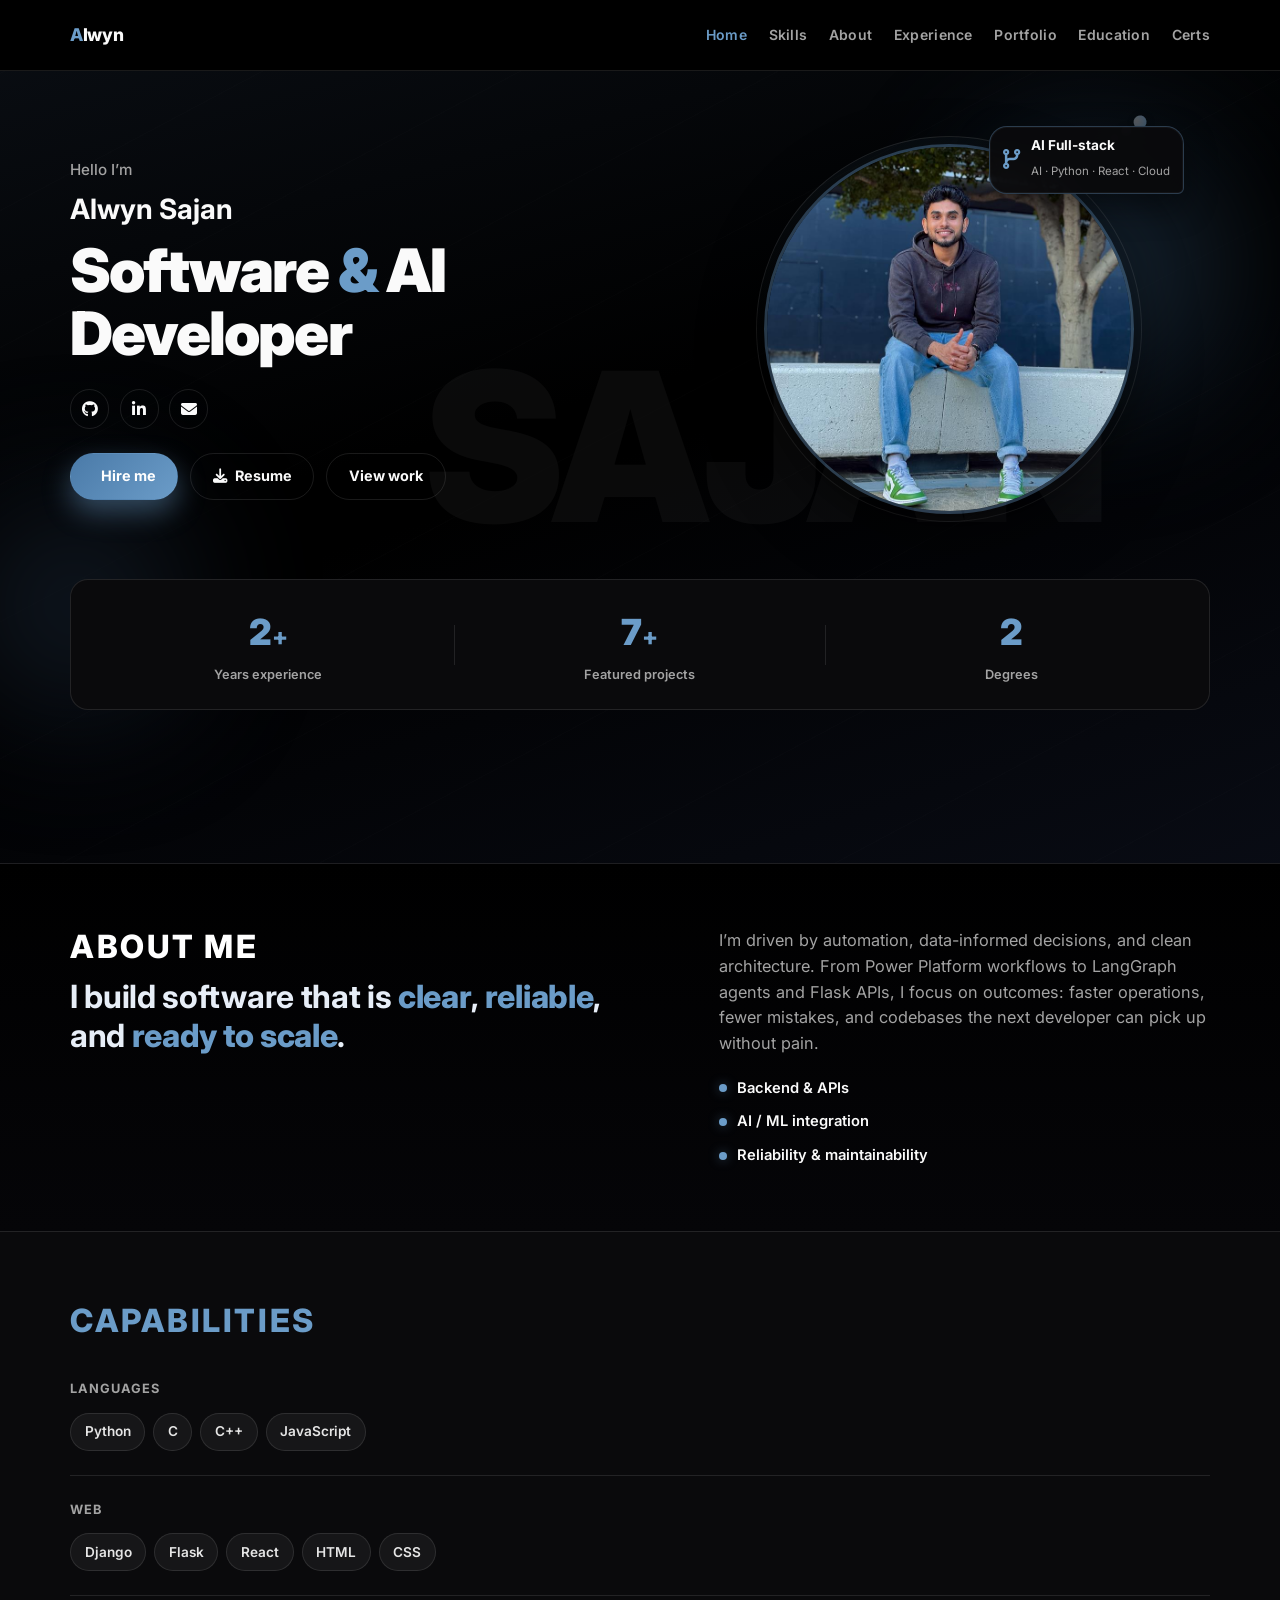
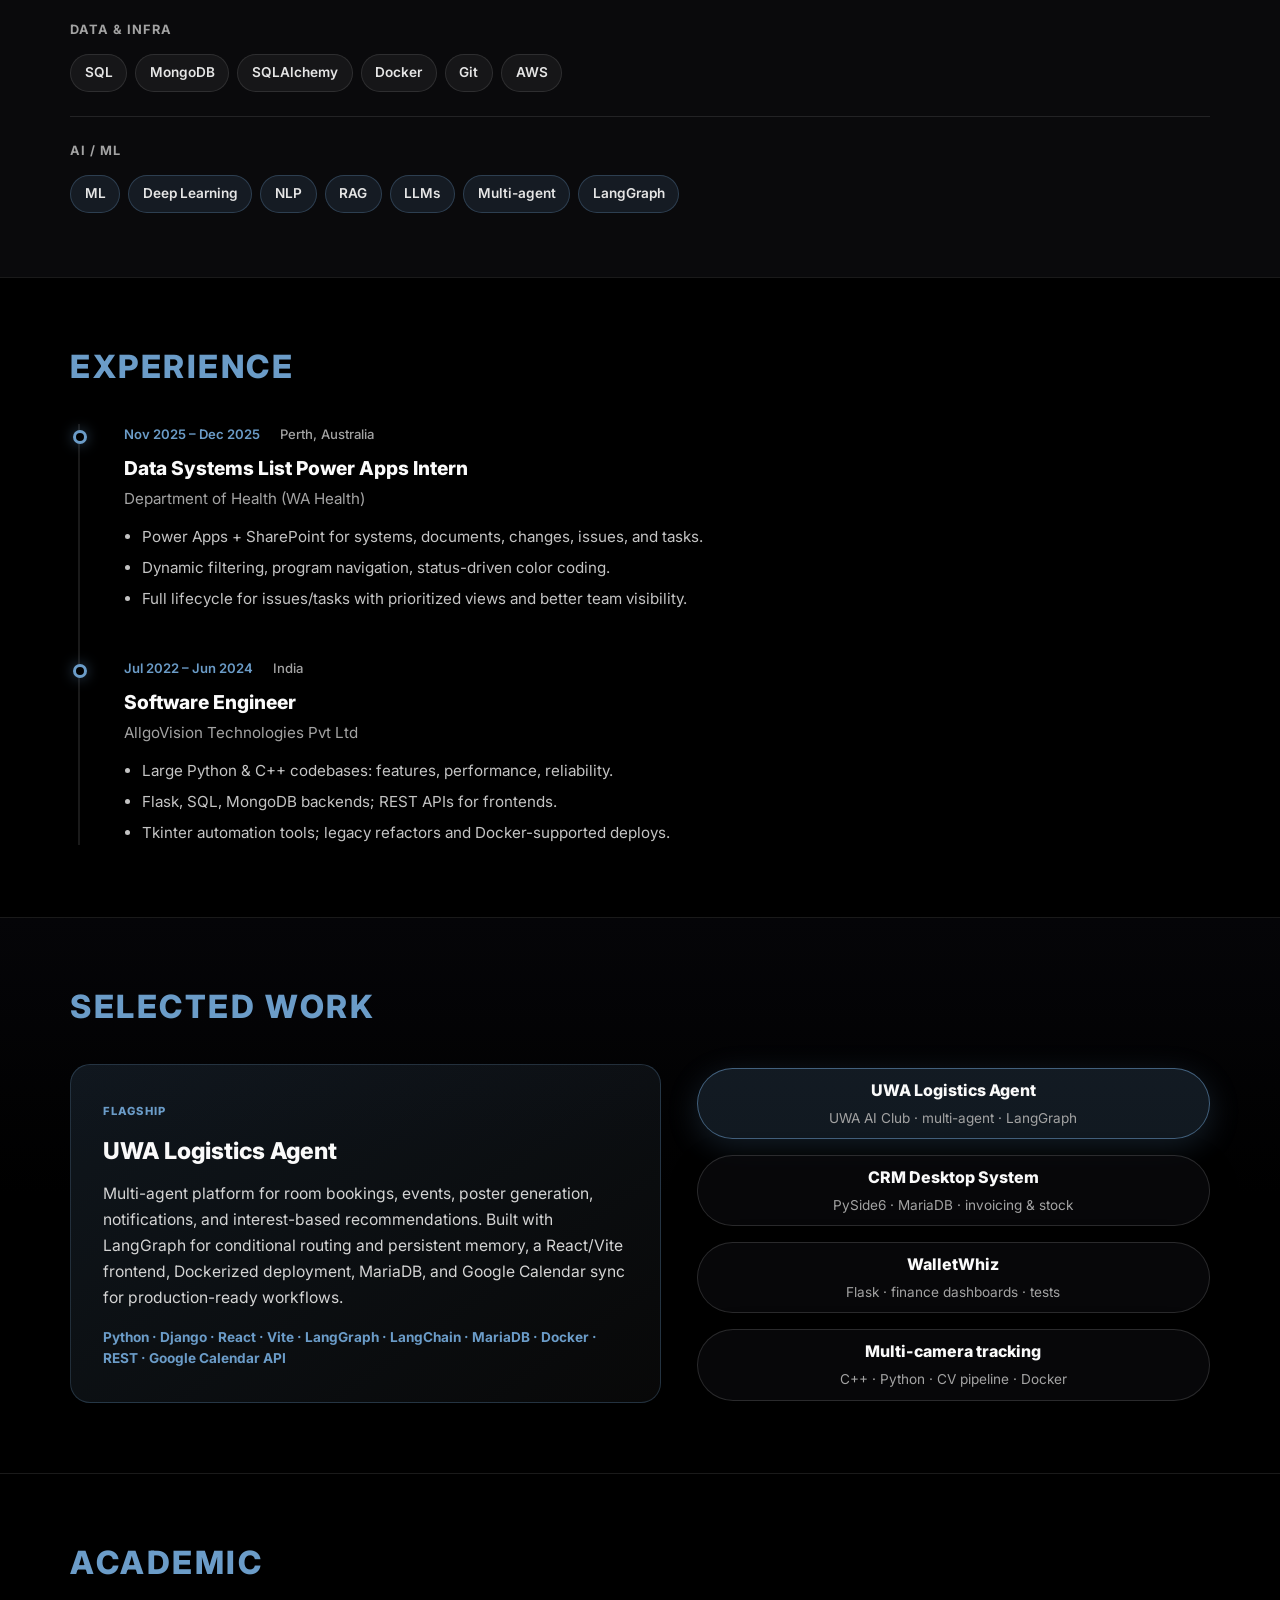
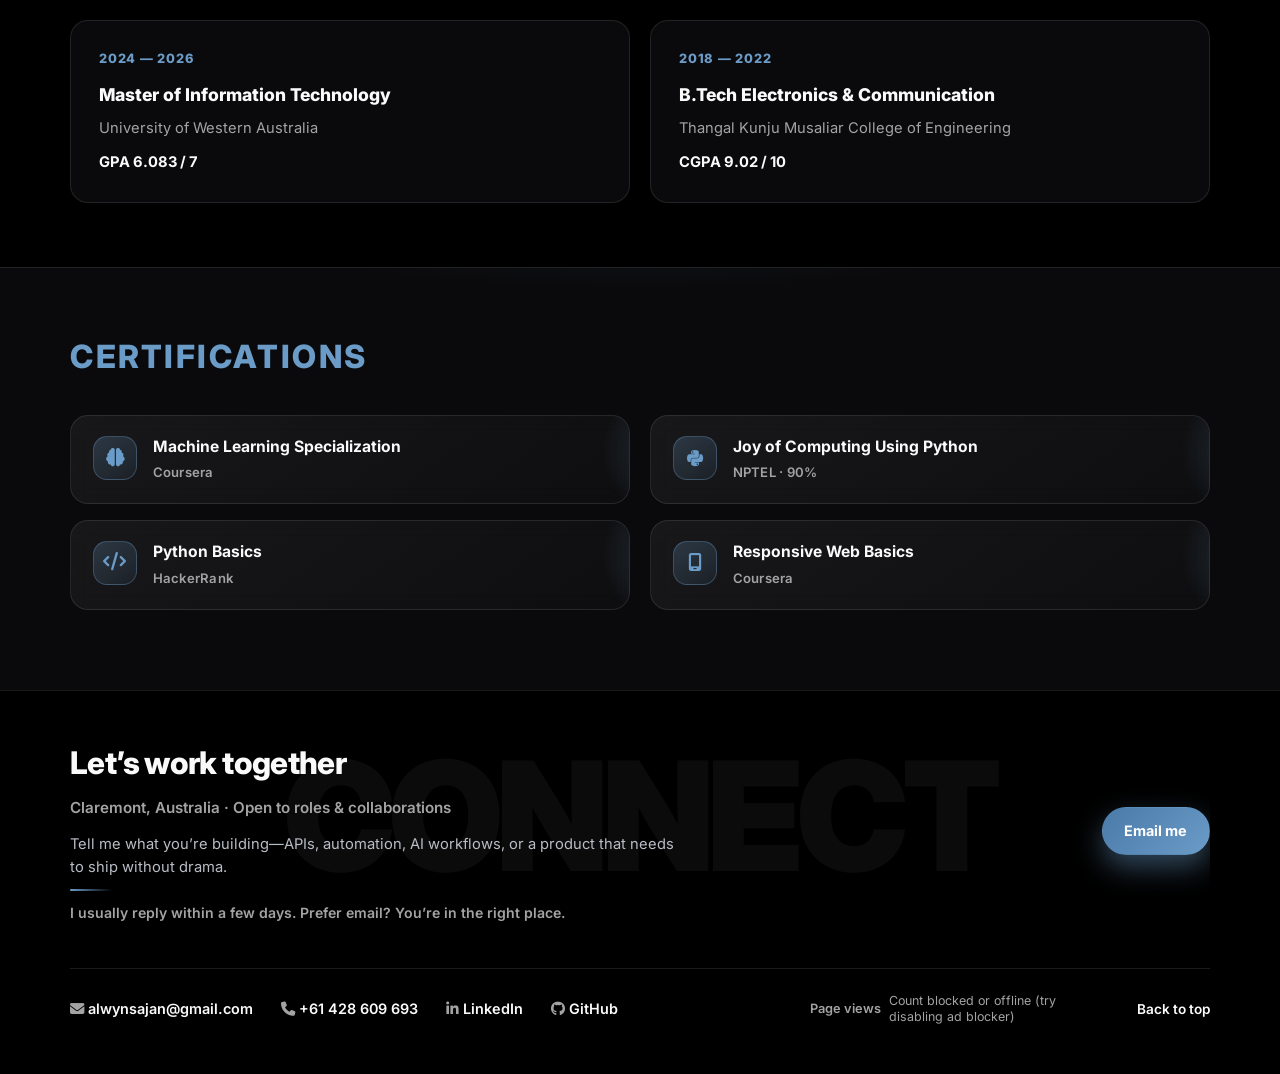
==== index.html @ cf42a1c4 "Removed about.html" ====
<!DOCTYPE html>
<html lang="en">
<head>
  <meta charset="UTF-8">
  <meta name="viewport" content="width=device-width, initial-scale=1.0">
  <title>Alwyn Sajan | Software Engineer</title>
  <meta name="description" content="Portfolio and resume of Alwyn Sajan, Software Engineer focused on Python, C++, AI systems, and full-stack development.">
  <link rel="preconnect" href="https://fonts.googleapis.com">
  <link rel="preconnect" href="https://fonts.gstatic.com" crossorigin>
  <link rel="preconnect" href="https://visitor-badge.laobi.icu" crossorigin>
  <link href="https://fonts.googleapis.com/css2?family=Inter:wght@400;500;600;700;800;900&display=swap" rel="stylesheet">
  <link rel="stylesheet" href="https://cdnjs.cloudflare.com/ajax/libs/font-awesome/6.5.2/css/all.min.css">
  <link rel="stylesheet" href="assets/css/styles.css">
  <link rel="stylesheet" href="assets/css/animation.css">
  <script src="assets/javaScript/script.js" defer></script>
</head>
<body data-visit-counter-id="alwynsajan.github.io-resume">
  <!-- One stable data-visit-counter-id = one global counter (edit to your own unique string) -->
  <div class="scroll-progress" aria-hidden="true"></div>
  <div class="page-bg" aria-hidden="true"></div>

  <header class="site-header" id="top">
    <div class="container nav-wrap">
      <a href="#top" class="logo"><span class="logo-accent">A</span>lwyn</a>
      <nav class="main-nav" aria-label="Primary">
        <a href="#top">Home</a>
        <a href="#skills">Skills</a>
        <a href="#about">About</a>
        <a href="#experience">Experience</a>
        <a href="#projects">Portfolio</a>
        <a href="#education">Education</a>
        <a href="#certifications">Certs</a>
      </nav>
      <button class="menu-toggle" aria-label="Toggle navigation" aria-expanded="false">
        <span></span><span></span><span></span>
      </button>
    </div>
  </header>

  <main>
    <section class="hero">
      <p class="hero-watermark" aria-hidden="true">SAJAN</p>
      <div class="hero-bg-orb orb-a"></div>
      <div class="hero-bg-orb orb-b"></div>

      <div class="container hero-grid">
        <div class="hero-content reveal">
          <p class="hero-greeting">Hello I’m</p>
          <p class="hero-name-line"><span class="hero-name">Alwyn Sajan</span></p>
          <h1 class="hero-role">Software <span class="role-accent">&amp;</span> AI Developer</h1>

          <div class="socials hero-socials">
            <a href="https://github.com/alwynsajan" target="_blank" rel="noopener noreferrer" aria-label="GitHub"><i class="fa-brands fa-github"></i></a>
            <a href="https://www.linkedin.com/in/alwyn-sajan-a8009a19b/" target="_blank" rel="noopener noreferrer" aria-label="LinkedIn"><i class="fa-brands fa-linkedin-in"></i></a>
            <a href="mailto:alwynsajan@gmail.com" aria-label="Email"><i class="fa-solid fa-envelope"></i></a>
          </div>

          <div class="hero-actions">
            <a class="btn btn-primary" href="#contact"><i class="fa-solid fa-arrow-up-right"></i> Hire me</a>
            <a class="btn btn-outline" href="assets/resume/Alwyn_CV_2026.pdf" target="_blank" rel="noopener noreferrer"><i class="fa-solid fa-download"></i> Resume</a>
            <a class="btn btn-outline" href="#projects">View work</a>
          </div>
        </div>

        <div class="hero-visual reveal reveal-delay">
          <div class="hero-photo-ring"></div>
          <div class="hero-photo-inner">
            <img src="assets/images/alwyn1.jpg" alt="Portrait of Alwyn Sajan" class="hero-image parallax-image">
          </div>
          <div class="hero-thought-bubble hero-stat reveal">
            <div class="thought-float">
              <div class="thought-trail" aria-hidden="true">
                <span class="thought-dot thought-dot--sm"></span>
                <span class="thought-dot thought-dot--md"></span>
                <span class="thought-dot thought-dot--lg"></span>
              </div>
              <div class="hero-floating-stat thought-bubble-body">
                <i class="fa-solid fa-code-branch"></i>
                <div>
                  <strong>AI Full-stack</strong>
                  <span>AI · Python · React · Cloud</span>
                </div>
              </div>
            </div>
          </div>
        </div>
      </div>

      <div class="container">
        <div class="stats-bar reveal">
          <div class="stat"><span class="stat-num" data-target="2">0</span><span class="stat-suffix">+</span><span class="stat-label">Years experience</span></div>
          <div class="stat-divider"></div>
          <div class="stat"><span class="stat-num" data-target="7">0</span><span class="stat-suffix">+</span><span class="stat-label">Featured projects</span></div>
          <div class="stat-divider"></div>
          <div class="stat"><span class="stat-num" data-target="2">0</span><span class="stat-label">Degrees</span></div>
        </div>
      </div>
    </section>

    <!-- Profile: editorial split, not a card -->
    <section id="about" class="section section-about">
      <div class="container about-split">
        <div class="about-label reveal">
          <h2 class="about-heading">About Me</h2>
          <p class="about-editorial">I build software that is <span class="about-highlight">clear</span>, <span class="about-highlight">reliable</span>, and <span class="about-highlight">ready to scale</span>.</p>
        </div>
        <div class="about-body reveal">
          <p>
            I’m driven by automation, data-informed decisions, and clean architecture. From Power Platform workflows to LangGraph agents and Flask APIs, I focus on outcomes: faster operations, fewer mistakes, and codebases the next developer can pick up without pain.
          </p>
          <ul class="about-pillars">
            <li><span class="pillar-dot"></span> Backend &amp; APIs</li>
            <li><span class="pillar-dot"></span> AI / ML integration</li>
            <li><span class="pillar-dot"></span> Reliability &amp; maintainability</li>
          </ul>
        </div>
      </div>
    </section>

    <!-- Skills: tag / strip layout -->
    <section id="skills" class="section section-skills">
      <div class="container">
        <header class="skills-header reveal">
          <h2 class="skills-title">Capabilities</h2>
        </header>
        <div class="skill-groups reveal">
          <div class="skill-group">
            <h3 class="skill-group-title">Languages</h3>
            <div class="skill-tags">
              <span>Python</span><span>C</span><span>C++</span><span>JavaScript</span>
            </div>
          </div>
          <div class="skill-group">
            <h3 class="skill-group-title">Web</h3>
            <div class="skill-tags">
              <span>Django</span><span>Flask</span><span>React</span><span>HTML</span><span>CSS</span>
            </div>
          </div>
          <div class="skill-group">
            <h3 class="skill-group-title">Data &amp; Infra</h3>
            <div class="skill-tags">
              <span>SQL</span><span>MongoDB</span><span>SQLAlchemy</span><span>Docker</span><span>Git</span><span>AWS</span>
            </div>
          </div>
          <div class="skill-group skill-group-wide">
            <h3 class="skill-group-title">AI / ML</h3>
            <div class="skill-tags">
              <span>ML</span><span>Deep Learning</span><span>NLP</span><span>RAG</span><span>LLMs</span><span>Multi-agent</span><span>LangGraph</span>
            </div>
          </div>
        </div>
      </div>
    </section>

    <!-- Experience: vertical timeline with rail -->
    <section id="experience" class="section section-experience">
      <div class="container">
        <header class="exp-header reveal">
          <h2>Experience</h2>
        </header>
        <div class="timeline-rail reveal">
          <article class="timeline-node">
            <div class="node-marker"></div>
            <div class="node-content">
              <div class="node-meta">
                <time>Nov 2025 – Dec 2025</time>
                <span class="node-location">Perth, Australia</span>
              </div>
              <h3>Data Systems List Power Apps Intern</h3>
              <p class="node-org">Department of Health (WA Health)</p>
              <ul>
                <li>Power Apps + SharePoint for systems, documents, changes, issues, and tasks.</li>
                <li>Dynamic filtering, program navigation, status-driven color coding.</li>
                <li>Full lifecycle for issues/tasks with prioritized views and better team visibility.</li>
              </ul>
            </div>
          </article>
          <article class="timeline-node">
            <div class="node-marker"></div>
            <div class="node-content">
              <div class="node-meta">
                <time>Jul 2022 – Jun 2024</time>
                <span class="node-location">India</span>
              </div>
              <h3>Software Engineer</h3>
              <p class="node-org">AllgoVision Technologies Pvt Ltd</p>
              <ul>
                <li>Large Python &amp; C++ codebases: features, performance, reliability.</li>
                <li>Flask, SQL, MongoDB backends; REST APIs for frontends.</li>
                <li>Tkinter automation tools; legacy refactors and Docker-supported deploys.</li>
              </ul>
            </div>
          </article>
        </div>
      </div>
    </section>

    <!-- Projects: asymmetric feature + list -->
    <section id="projects" class="section section-projects">
      <div class="container">
        <header class="proj-header reveal">
          <h2>Selected Work</h2>
        </header>
        <div class="projects-layout reveal">
          <article class="project-feature" id="project-detail" aria-live="polite" aria-atomic="true">
            <div class="project-detail-inner" id="project-detail-inner">
              <span class="project-badge" id="project-badge">Flagship</span>
              <h3 id="project-title">UWA Logistics Agent</h3>
              <p id="project-desc">Multi-agent platform for room bookings, events, poster generation, notifications, and interest-based recommendations. Built with LangGraph for conditional routing and persistent memory, a React/Vite frontend, Dockerized deployment, MariaDB, and Google Calendar sync for production-ready workflows.</p>
              <p class="project-tech" id="project-tech">Python · Django · React · Vite · LangGraph · LangChain · MariaDB · Docker · REST · Google Calendar API</p>
            </div>
          </article>
          <div class="project-bubbles" role="list">
            <div class="project-bubble-wrap" role="listitem">
              <button type="button" class="project-picker is-active" data-project="logistics" aria-pressed="true">
                <span class="picker-title">UWA Logistics Agent</span>
                <span class="picker-preview">UWA AI Club · multi-agent · LangGraph</span>
              </button>
            </div>
            <div class="project-bubble-wrap" role="listitem">
              <button type="button" class="project-picker" data-project="crm" aria-pressed="false">
                <span class="picker-title">CRM Desktop System</span>
                <span class="picker-preview">PySide6 · MariaDB · invoicing &amp; stock</span>
              </button>
            </div>
            <div class="project-bubble-wrap" role="listitem">
              <button type="button" class="project-picker" data-project="wallet" aria-pressed="false">
                <span class="picker-title">WalletWhiz</span>
                <span class="picker-preview">Flask · finance dashboards · tests</span>
              </button>
            </div>
            <div class="project-bubble-wrap" role="listitem">
              <button type="button" class="project-picker" data-project="cameras" aria-pressed="false">
                <span class="picker-title">Multi-camera tracking</span>
                <span class="picker-preview">C++ · Python · CV pipeline · Docker</span>
              </button>
            </div>
          </div>
        </div>
      </div>
    </section>

    <!-- Education: year-led columns -->
    <section id="education" class="section section-education">
      <div class="container">
        <header class="edu-header reveal">
          <h2>Academic</h2>
        </header>
        <div class="edu-grid reveal">
          <article class="edu-card">
            <span class="edu-year">2024 — 2026</span>
            <h3>Master of Information Technology</h3>
            <p>University of Western Australia</p>
            <p class="edu-detail">GPA 6.083 / 7</p>
          </article>
          <article class="edu-card">
            <span class="edu-year">2018 — 2022</span>
            <h3>B.Tech Electronics &amp; Communication</h3>
            <p>Thangal Kunju Musaliar College of Engineering</p>
            <p class="edu-detail">CGPA 9.02 / 10</p>
          </article>
        </div>
      </div>
    </section>

    <!-- Certifications -->
    <section id="certifications" class="section section-certs">
      <div class="container">
        <header class="certs-header reveal">
          <h2>Certifications</h2>
        </header>
        <div class="cert-grid reveal">
          <article class="cert-card">
            <div class="cert-card-glow" aria-hidden="true"></div>
            <div class="cert-card-icon" aria-hidden="true"><i class="fa-solid fa-brain"></i></div>
            <div class="cert-card-body">
              <h3 class="cert-card-title">Machine Learning Specialization</h3>
              <p class="cert-card-issuer">Coursera</p>
            </div>
          </article>
          <article class="cert-card">
            <div class="cert-card-glow" aria-hidden="true"></div>
            <div class="cert-card-icon" aria-hidden="true"><i class="fa-brands fa-python"></i></div>
            <div class="cert-card-body">
              <h3 class="cert-card-title">Joy of Computing Using Python</h3>
              <p class="cert-card-issuer">NPTEL · 90%</p>
            </div>
          </article>
          <article class="cert-card">
            <div class="cert-card-glow" aria-hidden="true"></div>
            <div class="cert-card-icon" aria-hidden="true"><i class="fa-solid fa-code"></i></div>
            <div class="cert-card-body">
              <h3 class="cert-card-title">Python Basics</h3>
              <p class="cert-card-issuer">HackerRank</p>
            </div>
          </article>
          <article class="cert-card">
            <div class="cert-card-glow" aria-hidden="true"></div>
            <div class="cert-card-icon" aria-hidden="true"><i class="fa-solid fa-mobile-screen"></i></div>
            <div class="cert-card-body">
              <h3 class="cert-card-title">Responsive Web Basics</h3>
              <p class="cert-card-issuer">Coursera</p>
            </div>
          </article>
        </div>
      </div>
    </section>
  </main>

  <footer id="contact" class="site-footer">
    <div class="container footer-cta reveal">
      <p class="footer-watermark" aria-hidden="true">CONNECT</p>
      <div class="footer-cta-copy">
        <h2>Let’s work together</h2>
        <p class="footer-lead">Claremont, Australia · Open to roles &amp; collaborations</p>
        <p class="footer-note">Tell me what you’re building—APIs, automation, AI workflows, or a product that needs to ship without drama.</p>
        <p class="footer-note footer-note-accent">I usually reply within a few days. Prefer email? You’re in the right place.</p>
      </div>
      <a class="btn btn-primary footer-cta-btn" href="mailto:alwynsajan@gmail.com">Email me</a>
    </div>
    <div class="container footer-links">
      <ul>
        <li><i class="fa-solid fa-envelope"></i> <a href="mailto:alwynsajan@gmail.com">alwynsajan@gmail.com</a></li>
        <li><i class="fa-solid fa-phone"></i> <a href="tel:+61428609693">+61 428 609 693</a></li>
        <li><i class="fa-brands fa-linkedin-in"></i> <a href="https://www.linkedin.com/in/alwyn-sajan-a8009a19b/" target="_blank" rel="noopener noreferrer">LinkedIn</a></li>
        <li><i class="fa-brands fa-github"></i> <a href="https://github.com/alwynsajan" target="_blank" rel="noopener noreferrer">GitHub</a></li>
      </ul>
      <div class="footer-links-end">
        <div class="visit-counter" id="visit-counter" aria-live="polite">
          <span class="visit-counter-label">Page views</span>
        </div>
        <a href="#top" class="back-top">Back to top</a>
      </div>
    </div>
  </footer>
</body>
</html>
---- assets/css/styles.css ----
/* Denim blue from reference photo (light blue jeans) */
:root {
  --bg: #000000;
  --bg-elevated: #0a0a0c;
  --text: #fafafa;
  --muted: #a3a3a3;
  --line: rgba(255, 255, 255, 0.1);
  --denim: #6b9cc8;
  --denim-deep: #4a7aa8;
  --denim-glow: rgba(107, 156, 200, 0.45);
  --denim-subtle: rgba(107, 156, 200, 0.15);
  --max-width: 1140px;
}

* {
  box-sizing: border-box;
}

html {
  scroll-behavior: smooth;
}

body {
  margin: 0;
  font-family: "Inter", system-ui, sans-serif;
  color: var(--text);
  background: var(--bg);
  line-height: 1.58;
}

.page-bg {
  position: fixed;
  inset: 0;
  z-index: -1;
  background:
    linear-gradient(165deg, rgba(20, 28, 40, 0.5) 0%, transparent 45%),
    linear-gradient(-18deg, rgba(15, 20, 35, 0.6) 0%, transparent 50%),
    var(--bg);
  pointer-events: none;
}

.page-bg::after {
  content: "";
  position: absolute;
  inset: 0;
  background: repeating-linear-gradient(
    -28deg,
    transparent,
    transparent 120px,
    rgba(255, 255, 255, 0.02) 120px,
    rgba(255, 255, 255, 0.02) 121px
  );
  opacity: 0.5;
}

.container {
  width: min(var(--max-width), 92%);
  margin: 0 auto;
}

.scroll-progress {
  position: fixed;
  top: 0;
  left: 0;
  height: 3px;
  width: 0;
  z-index: 100;
  background: linear-gradient(90deg, var(--denim-deep), var(--denim));
}

/* ---------- Nav (reference 1: logo | links | CTA) ---------- */
.site-header {
  position: sticky;
  top: 0;
  z-index: 80;
  background: #000000;
  border-bottom: 1px solid var(--line);
}

.nav-wrap {
  min-height: 70px;
  display: flex;
  flex-wrap: wrap;
  align-items: center;
  gap: 0.75rem 1rem;
}

.logo {
  color: var(--text);
  text-decoration: none;
  font-weight: 800;
  font-size: 1.1rem;
  letter-spacing: -0.02em;
  white-space: nowrap;
  flex: 0 0 auto;
}

.logo-accent {
  color: var(--denim);
}

.main-nav {
  display: flex;
  justify-content: flex-end;
  flex-wrap: wrap;
  gap: 0.5rem 1.35rem;
  margin-left: auto;
}

.main-nav a {
  color: var(--muted);
  text-decoration: none;
  font-weight: 600;
  font-size: 0.875rem;
  letter-spacing: 0.02em;
  transition: color 0.2s ease;
}

.main-nav a:hover,
.main-nav a.active {
  color: var(--denim);
}

.menu-toggle {
  display: none;
  margin-left: auto;
  flex: 0 0 auto;
  background: transparent;
  border: 1px solid var(--line);
  border-radius: 10px;
  width: 44px;
  height: 44px;
  padding: 10px;
  cursor: pointer;
}

.menu-toggle span {
  display: block;
  width: 100%;
  height: 2px;
  margin: 4px 0;
  background: var(--text);
}

/* ---------- Hero (blend ref 1 + ref 2) ---------- */
.hero {
  position: relative;
  overflow: hidden;
  padding: 3rem 0 2.5rem;
  min-height: min(88vh, 920px);
}

.hero-watermark {
  position: absolute;
  left: 50%;
  top: 8%;
  transform: translateX(-32%);
  font-size: clamp(4.5rem, 18vw, 13rem);
  font-weight: 900;
  letter-spacing: -0.04em;
  color: rgba(255, 255, 255, 0.04);
  pointer-events: none;
  user-select: none;
  line-height: 1;
  z-index: 0;
}

.hero-grid {
  position: relative;
  z-index: 1;
  display: grid;
  grid-template-columns: 1.05fr 0.95fr;
  align-items: center;
  gap: 2rem 2.5rem;
}

.hero-greeting {
  margin: 0;
  font-size: 0.95rem;
  color: var(--muted);
  font-weight: 500;
}

.hero-name-line {
  margin: 0.35rem 0 0;
}

.hero-name {
  font-size: clamp(1.35rem, 2.8vw, 1.75rem);
  font-weight: 700;
  color: var(--text);
}

.hero-role {
  margin: 0.5rem 0 0;
  font-size: clamp(2.1rem, 5.5vw, 3.75rem);
  font-weight: 900;
  line-height: 1.05;
  letter-spacing: -0.03em;
  max-width: 12ch;
}

.role-accent {
  color: var(--denim);
}

.hero-socials {
  margin-top: 1.5rem;
}

.socials {
  display: flex;
  gap: 0.65rem;
}

.socials a {
  width: 2.45rem;
  height: 2.45rem;
  border-radius: 50%;
  border: 1px solid var(--line);
  color: var(--text);
  display: inline-flex;
  align-items: center;
  justify-content: center;
  text-decoration: none;
  transition: border-color 0.2s ease, color 0.2s ease, transform 0.2s ease;
}

.socials a:hover {
  border-color: var(--denim);
  color: var(--denim);
  transform: translateY(-2px);
}

.hero-actions {
  margin-top: 1.5rem;
  display: flex;
  flex-wrap: wrap;
  gap: 0.75rem;
}

.btn {
  display: inline-flex;
  align-items: center;
  gap: 0.5rem;
  text-decoration: none;
  font-weight: 700;
  font-size: 0.9rem;
  padding: 0.72rem 1.35rem;
  border-radius: 999px;
  border: 1px solid transparent;
  transition: transform 0.2s ease, box-shadow 0.25s ease;
}

.btn:hover {
  transform: translateY(-2px);
}

.btn-primary {
  background: linear-gradient(135deg, var(--denim-deep), var(--denim));
  color: #fff;
  box-shadow: 0 12px 28px var(--denim-glow);
}

.btn-primary i {
  font-size: 0.75em;
  opacity: 0.9;
}

.btn-outline {
  background: transparent;
  color: var(--text);
  border-color: var(--line);
}

.btn-outline:hover {
  border-color: var(--denim);
  color: var(--denim);
}

.hero-visual {
  position: relative;
  justify-self: center;
  width: min(100%, 420px);
  aspect-ratio: 1;
}

.hero-photo-ring {
  position: absolute;
  inset: 4%;
  border-radius: 50%;
  background: radial-gradient(circle at 40% 35%, var(--denim-subtle), transparent 55%);
  border: 1px solid var(--line);
  z-index: 0;
}

.hero-photo-inner {
  position: relative;
  z-index: 1;
  width: 88%;
  height: 88%;
  margin: 6% auto;
  border-radius: 50%;
  overflow: hidden;
  border: 3px solid rgba(107, 156, 200, 0.35);
  box-shadow: 0 24px 60px rgba(0, 0, 0, 0.55);
}

.hero-image {
  width: 100%;
  height: 100%;
  object-fit: cover;
  /* Anchor higher so face & torso stay in frame (less leg crop when sitting) */
  object-position: center 4%;
  display: block;
}

/* Thought bubble — top-right of photo, clear of face */
.hero-thought-bubble {
  position: absolute;
  top: -2%;
  right: -6%;
  z-index: 4;
  max-width: min(210px, 52vw);
  pointer-events: none;
}

.thought-float {
  display: flex;
  flex-direction: column;
  align-items: flex-end;
}

.thought-trail {
  display: flex;
  align-items: center;
  justify-content: flex-end;
  gap: 5px;
  margin-bottom: 2px;
  margin-right: 18%;
  transform: rotate(-32deg);
  transform-origin: bottom right;
}

.thought-dot {
  flex-shrink: 0;
  border-radius: 50%;
  background: radial-gradient(circle at 30% 30%, rgba(255, 255, 255, 0.35), rgba(107, 156, 200, 0.55));
  box-shadow: 0 2px 8px rgba(0, 0, 0, 0.35);
}

.thought-dot--sm {
  width: 7px;
  height: 7px;
  opacity: 0.65;
}

.thought-dot--md {
  width: 10px;
  height: 10px;
  opacity: 0.8;
}

.thought-dot--lg {
  width: 13px;
  height: 13px;
  opacity: 0.95;
}

.thought-bubble-body.hero-floating-stat,
.hero-floating-stat.thought-bubble-body {
  position: relative;
  pointer-events: auto;
  display: flex;
  align-items: center;
  gap: 0.65rem;
  padding: 0.55rem 0.8rem 0.65rem !important;
  background: rgba(10, 10, 12, 0.94);
  border: 1px solid rgba(107, 156, 200, 0.35);
  border-radius: 18px 18px 6px 18px;
  backdrop-filter: blur(12px);
  box-shadow: 0 12px 32px rgba(0, 0, 0, 0.45), 0 0 0 1px rgba(255, 255, 255, 0.04) inset;
}

.hero-floating-stat i {
  color: var(--denim);
  font-size: 1.25rem;
}

.hero-floating-stat strong {
  display: block;
  font-size: 0.85rem;
}

.hero-floating-stat span {
  font-size: 0.72rem;
  color: var(--muted);
}

.hero-bg-orb {
  position: absolute;
  border-radius: 50%;
  filter: blur(80px);
  opacity: 0.35;
  pointer-events: none;
  z-index: 0;
}

.orb-a {
  width: 240px;
  height: 240px;
  background: var(--denim-deep);
  top: 10%;
  right: 5%;
}

.orb-b {
  width: 200px;
  height: 200px;
  background: #3d5a80;
  bottom: 20%;
  left: -2%;
}

/* Stats bar (ref 1) */
.stats-bar {
  position: relative;
  z-index: 1;
  margin-top: 2.5rem;
  display: grid;
  grid-template-columns: 1fr auto 1fr auto 1fr;
  align-items: center;
  gap: 0.5rem 1rem;
  padding: 1.25rem 1.75rem;
  background: var(--bg-elevated);
  border: 1px solid var(--line);
  border-radius: 18px;
}

.stat {
  text-align: center;
  padding: 0.25rem;
}

.stat-num {
  font-size: clamp(1.75rem, 4vw, 2.25rem);
  font-weight: 900;
  color: var(--denim);
}

.stat-suffix {
  font-size: 1.5rem;
  font-weight: 800;
  color: var(--denim);
}

.stat-label {
  display: block;
  margin-top: 0.25rem;
  font-size: 0.8rem;
  color: var(--muted);
  font-weight: 600;
}

.stat-divider {
  width: 1px;
  height: 40px;
  background: var(--line);
}

/* ---------- Section shared tokens ---------- */
.section-eyebrow {
  display: block;
  font-size: 0.75rem;
  font-weight: 700;
  letter-spacing: 0.12em;
  text-transform: uppercase;
  color: var(--denim);
  margin-bottom: 0.65rem;
}

.section {
  padding: 4rem 0;
}

/* About: editorial split */
.section-about {
  border-top: 1px solid var(--line);
  background: linear-gradient(180deg, var(--bg) 0%, #050508 100%);
}

.about-split {
  display: grid;
  grid-template-columns: 1.1fr 0.9fr;
  gap: 2.5rem 3rem;
  align-items: start;
}

.section-about .about-heading {
  margin: 0;
  font-size: clamp(1.55rem, 3vw, 2rem);
  font-weight: 800;
  line-height: 1.2;
  letter-spacing: 0.08em;
  text-transform: uppercase;
  color: #ffffff;
}

.about-body p {
  margin: 0 0 1.25rem;
  color: var(--muted);
  font-size: 1.02rem;
}

.about-editorial {
  margin: 0.75rem 0 0;
  max-width: 26ch;
  color: #e7eef7;
  font-size: clamp(1.3rem, 2.6vw, 2rem);
  line-height: 1.2;
  font-weight: 700;
  letter-spacing: -0.01em;
  text-transform: none;
}

.about-editorial .about-highlight {
  color: var(--denim);
  font-weight: 800;
}

.about-pillars {
  list-style: none;
  margin: 0;
  padding: 0;
  display: flex;
  flex-direction: column;
  gap: 0.65rem;
}

.about-pillars li {
  display: flex;
  align-items: center;
  gap: 0.65rem;
  font-weight: 600;
  font-size: 0.92rem;
}

.pillar-dot {
  width: 8px;
  height: 8px;
  border-radius: 50%;
  background: var(--denim);
  box-shadow: 0 0 12px var(--denim-glow);
}

/* Skills: bands + tags */
.section-skills {
  border-top: 1px solid var(--line);
  background: var(--bg-elevated);
}

.skills-title,
.exp-header h2,
.proj-header h2,
.edu-header h2,
.certs-header h2 {
  margin: 0;
  font-size: clamp(1.55rem, 3vw, 2rem);
  font-weight: 800;
  letter-spacing: 0.08em;
  text-transform: uppercase;
  color: var(--denim);
}

.skill-groups {
  margin-top: 2rem;
  display: flex;
  flex-direction: column;
  gap: 1.5rem;
}

.skill-group {
  padding-bottom: 1.5rem;
  border-bottom: 1px solid var(--line);
}

.skill-group:last-child {
  border-bottom: none;
  padding-bottom: 0;
}

.skill-group-title {
  margin: 0 0 0.85rem;
  font-size: 0.8rem;
  font-weight: 700;
  text-transform: uppercase;
  letter-spacing: 0.08em;
  color: var(--muted);
}

.skill-tags {
  display: flex;
  flex-wrap: wrap;
  gap: 0.5rem;
}

.skill-tags span {
  padding: 0.45rem 0.85rem;
  border-radius: 999px;
  font-size: 0.85rem;
  font-weight: 600;
  background: rgba(255, 255, 255, 0.05);
  border: 1px solid var(--line);
  color: #e5e5e5;
}

.skill-group-wide .skill-tags span {
  background: rgba(107, 156, 200, 0.12);
  border-color: rgba(107, 156, 200, 0.28);
}

/* Experience: rail timeline */
.section-experience {
  border-top: 1px solid var(--line);
}

.exp-header {
  margin-bottom: 2rem;
}

.timeline-rail {
  position: relative;
  padding-left: 1.5rem;
  border-left: 2px solid var(--line);
  margin-left: 0.5rem;
}

.timeline-node {
  position: relative;
  padding-bottom: 2.5rem;
}

.timeline-node:last-child {
  padding-bottom: 0;
}

.node-marker {
  position: absolute;
  left: -1.5rem;
  top: 0.35rem;
  width: 14px;
  height: 14px;
  margin-left: -7px;
  border-radius: 50%;
  background: var(--bg);
  border: 3px solid var(--denim);
  box-shadow: 0 0 14px var(--denim-glow);
}

.node-content {
  padding: 0 0 0 1.25rem;
}

.node-meta {
  display: flex;
  flex-wrap: wrap;
  gap: 0.5rem 1.25rem;
  margin-bottom: 0.5rem;
  font-size: 0.82rem;
  font-weight: 600;
  color: var(--denim);
}

.node-location {
  color: var(--muted);
  font-weight: 500;
}

.node-content h3 {
  margin: 0 0 0.25rem;
  font-size: 1.2rem;
  font-weight: 800;
}

.node-org {
  margin: 0 0 0.85rem;
  color: var(--muted);
  font-size: 0.95rem;
}

.node-content ul {
  margin: 0;
  padding-left: 1.15rem;
  color: #c4c4c4;
  font-size: 0.95rem;
}

.node-content li {
  margin-bottom: 0.45rem;
}

/* Projects: feature + list */
.section-projects {
  border-top: 1px solid var(--line);
  background: linear-gradient(180deg, #050508 0%, var(--bg) 50%);
}

.proj-header {
  margin-bottom: 2rem;
}

.projects-layout {
  display: grid;
  grid-template-columns: 1.15fr 1fr;
  gap: 2rem 2.25rem;
  align-items: start;
}

.project-feature {
  padding: 2rem;
  border-radius: 20px;
  background: linear-gradient(145deg, rgba(107, 156, 200, 0.14), rgba(255, 255, 255, 0.03));
  border: 1px solid rgba(107, 156, 200, 0.25);
  overflow: hidden;
  min-height: 280px;
}

.project-detail-inner {
  transition: opacity 0.35s ease, transform 0.45s cubic-bezier(0.22, 1, 0.36, 1);
  will-change: opacity, transform;
}

.project-detail-inner.is-switching-out {
  opacity: 0;
  transform: translateX(-28px);
}

.project-detail-inner.is-switching-in {
  animation: projectDetailIn 0.5s cubic-bezier(0.22, 1, 0.36, 1) forwards;
}

@keyframes projectDetailIn {
  from {
    opacity: 0;
    transform: translateX(36px);
  }
  to {
    opacity: 1;
    transform: translateX(0);
  }
}

.project-badge {
  display: inline-block;
  font-size: 0.7rem;
  font-weight: 800;
  letter-spacing: 0.1em;
  text-transform: uppercase;
  color: var(--denim);
  margin-bottom: 0.75rem;
}

.project-feature h3 {
  margin: 0 0 0.75rem;
  font-size: 1.45rem;
  font-weight: 800;
}

.project-feature p {
  margin: 0;
  color: #d4d4d4;
  font-size: 0.98rem;
}

#project-desc {
  line-height: 1.65;
}

.project-tech {
  margin-top: 1rem !important;
  font-size: 0.85rem !important;
  font-weight: 700;
  color: var(--denim) !important;
}

.project-bubbles {
  display: flex;
  flex-direction: column;
  align-items: flex-start;
  justify-content: flex-start;
  gap: 1rem;
  width: 100%;
  padding: 0.25rem 0 0.5rem;
  min-height: 200px;
}

.project-bubble-wrap {
  flex: 0 0 auto;
  width: 100%;
}

.project-picker {
  width: 100%;
  margin: 0;
  padding: 0.55rem 1.1rem 0.65rem;
  display: block;
  text-align: center;
  font: inherit;
  color: inherit;
  cursor: pointer;
  background: rgba(10, 10, 12, 0.75);
  border: 1px solid rgba(255, 255, 255, 0.14);
  border-radius: 999px;
  box-shadow: 0 8px 28px rgba(0, 0, 0, 0.4);
  transition: background 0.25s ease, border-color 0.25s ease, box-shadow 0.25s ease, transform 0.25s ease;
}

.project-picker:hover {
  background: rgba(255, 255, 255, 0.08);
  border-color: rgba(107, 156, 200, 0.45);
  box-shadow: 0 12px 36px rgba(0, 0, 0, 0.45);
  transform: translateY(-2px) scale(1.02);
}

.project-picker.is-active {
  background: rgba(107, 156, 200, 0.16);
  border-color: rgba(107, 156, 200, 0.55);
  box-shadow: 0 8px 32px rgba(107, 156, 200, 0.2);
}

.picker-title {
  display: block;
  font-size: 1rem;
  font-weight: 800;
  margin-bottom: 0.35rem;
  text-align: center;
}

.picker-preview {
  display: block;
  font-size: 0.85rem;
  color: var(--muted);
  line-height: 1.4;
  text-align: center;
}

/* Education */
.section-education {
  border-top: 1px solid var(--line);
}

.edu-header {
  margin-bottom: 2rem;
}

.edu-grid {
  display: grid;
  grid-template-columns: repeat(2, 1fr);
  gap: 1.25rem;
}

.edu-card {
  padding: 1.75rem;
  border-radius: 18px;
  border: 1px solid var(--line);
  background: var(--bg-elevated);
  transition: border-color 0.25s ease;
}

.edu-card:hover {
  border-color: rgba(107, 156, 200, 0.4);
}

.edu-year {
  display: block;
  font-size: 0.8rem;
  font-weight: 800;
  color: var(--denim);
  letter-spacing: 0.06em;
  margin-bottom: 0.75rem;
}

.edu-card h3 {
  margin: 0 0 0.5rem;
  font-size: 1.1rem;
  font-weight: 800;
}

.edu-card p {
  margin: 0;
  color: var(--muted);
  font-size: 0.92rem;
}

.edu-detail {
  margin-top: 0.65rem !important;
  color: var(--text) !important;
  font-weight: 700;
}

/* Certifications — card grid */
.section-certs {
  border-top: 1px solid var(--line);
  background:
    radial-gradient(ellipse 80% 50% at 50% -20%, rgba(107, 156, 200, 0.12), transparent 50%),
    var(--bg-elevated);
  padding-bottom: 5rem;
}

.certs-header {
  margin-bottom: 2rem;
}

.cert-grid {
  display: grid;
  grid-template-columns: repeat(2, minmax(0, 1fr));
  gap: 1rem 1.25rem;
}

.cert-card {
  position: relative;
  display: flex;
  align-items: flex-start;
  gap: 1rem;
  padding: 1.25rem 1.35rem;
  border-radius: 18px;
  border: 1px solid rgba(255, 255, 255, 0.1);
  background: linear-gradient(145deg, rgba(255, 255, 255, 0.06), rgba(255, 255, 255, 0.02));
  backdrop-filter: blur(10px);
  overflow: hidden;
  transition: transform 0.25s ease, border-color 0.25s ease, box-shadow 0.25s ease;
}

.cert-card:hover {
  transform: translateY(-3px);
  border-color: rgba(107, 156, 200, 0.45);
  box-shadow: 0 16px 40px rgba(0, 0, 0, 0.35), 0 0 0 1px rgba(107, 156, 200, 0.15);
}

.cert-card-glow {
  position: absolute;
  top: -40%;
  right: -20%;
  width: 140px;
  height: 140px;
  border-radius: 50%;
  background: radial-gradient(circle, rgba(107, 156, 200, 0.25), transparent 70%);
  pointer-events: none;
}

.cert-card-icon {
  flex: 0 0 auto;
  width: 2.75rem;
  height: 2.75rem;
  display: flex;
  align-items: center;
  justify-content: center;
  border-radius: 14px;
  background: linear-gradient(145deg, rgba(107, 156, 200, 0.25), rgba(107, 156, 200, 0.08));
  border: 1px solid rgba(107, 156, 200, 0.35);
  color: var(--denim);
  font-size: 1.15rem;
  z-index: 1;
}

.cert-card-body {
  position: relative;
  z-index: 1;
  min-width: 0;
}

.cert-card-title {
  margin: 0 0 0.35rem;
  font-size: 0.98rem;
  font-weight: 700;
  line-height: 1.35;
  color: var(--text);
}

.cert-card-issuer {
  margin: 0;
  font-size: 0.82rem;
  font-weight: 600;
  color: var(--muted);
  letter-spacing: 0.02em;
}

@media (max-width: 700px) {
  .cert-grid {
    grid-template-columns: 1fr;
  }
}

/* Footer */
.site-footer {
  border-top: 1px solid var(--line);
  padding: 0 0 3rem;
}

.footer-cta {
  position: relative;
  /* Clip “CONNECT” at the divider: bottom half is hidden below the line above email / links */
  overflow: hidden;
  display: flex;
  flex-wrap: wrap;
  align-items: center;
  justify-content: space-between;
  gap: 1.5rem 1.25rem;
  padding: 3rem 0 2.75rem;
  border-bottom: 1px solid var(--line);
  min-height: 220px;
}

.footer-watermark {
  position: absolute;
  left: 50%;
  bottom: 0;
  /* Half above the bottom edge, half below — overflow:hidden clips the lower half at the border */
  transform: translate(-50%, 50%);
  font-size: clamp(3.25rem, 14vw, 9.5rem);
  font-weight: 900;
  letter-spacing: -0.04em;
  color: rgba(255, 255, 255, 0.045);
  pointer-events: none;
  user-select: none;
  line-height: 1;
  z-index: 0;
  white-space: nowrap;
}

.footer-cta-copy {
  position: relative;
  z-index: 1;
  flex: 1 1 280px;
  min-width: 0;
  max-width: 42rem;
}

.footer-cta-btn {
  position: relative;
  z-index: 1;
  flex: 0 0 auto;
}

.footer-cta h2 {
  margin: 0 0 0.5rem;
  font-size: clamp(1.45rem, 2.6vw, 1.95rem);
  font-weight: 800;
  letter-spacing: -0.02em;
}

.footer-lead {
  margin: 0 0 0.85rem;
  color: var(--muted);
  font-size: 0.95rem;
  font-weight: 600;
}

.footer-note {
  margin: 0 0 0.65rem;
  color: #b8bcc4;
  font-size: 0.92rem;
  line-height: 1.55;
  max-width: 38rem;
}

.footer-note:last-of-type {
  margin-bottom: 0;
}

.footer-note-accent {
  color: var(--muted);
  font-size: 0.88rem;
  font-weight: 600;
}

.footer-note-accent::before {
  content: "";
  display: block;
  width: 42px;
  height: 2px;
  margin: 0 0 0.65rem;
  border-radius: 2px;
  background: linear-gradient(90deg, var(--denim), transparent);
}

.footer-links {
  display: flex;
  flex-wrap: wrap;
  align-items: center;
  justify-content: space-between;
  gap: 1rem;
  padding-top: 1.5rem;
}

.footer-links ul {
  list-style: none;
  margin: 0;
  padding: 0;
  display: flex;
  flex-wrap: wrap;
  gap: 1rem 1.75rem;
}

.footer-links li {
  font-size: 0.9rem;
  color: var(--muted);
}

.footer-links a {
  color: var(--text);
  text-decoration: none;
  font-weight: 600;
}

.footer-links a:hover {
  color: var(--denim);
}

.back-top {
  font-size: 0.85rem;
  font-weight: 700;
  color: var(--denim);
  text-decoration: none;
}

.back-top:hover {
  text-decoration: underline;
}

.footer-links-end {
  display: flex;
  flex-wrap: wrap;
  align-items: center;
  gap: 1rem 1.5rem;
}

.visit-counter {
  display: flex;
  align-items: center;
  gap: 0.5rem;
}

.visit-counter-label {
  font-size: 0.8rem;
  font-weight: 600;
  color: var(--muted);
}

.visit-counter-badge {
  display: block;
  height: auto;
  max-height: 28px;
  width: auto;
  min-width: 88px;
}

.visit-counter-fallback {
  font-size: 0.78rem;
  color: var(--muted);
  max-width: 14rem;
  line-height: 1.35;
}

/* ---------- Responsive ---------- */
@media (max-width: 960px) {
  .menu-toggle {
    display: block;
  }

  .main-nav {
    display: none;
    flex: 1 1 100%;
    order: 3;
    flex-direction: column;
    align-items: flex-start;
    padding: 1rem 0 0;
    border-top: 1px solid var(--line);
    margin-top: 0.5rem;
    margin-left: 0;
    justify-content: flex-start;
  }

  .main-nav.open {
    display: flex;
  }

  .hero-grid {
    grid-template-columns: 1fr;
  }

  .hero-visual {
    order: -1;
    max-width: 360px;
  }

  .hero-thought-bubble {
    top: 8%;
    right: -4%;
    max-width: min(200px, 58vw);
  }

  .thought-trail {
    margin-right: 12%;
  }

  .about-split,
  .projects-layout,
  .edu-grid {
    grid-template-columns: 1fr;
  }

  .project-bubbles {
    align-items: flex-start;
    max-width: 100%;
  }

  .stats-bar {
    grid-template-columns: 1fr;
    text-align: center;
  }

  .stat-divider {
    width: 60%;
    height: 1px;
    margin: 0 auto;
  }
}

@media (min-width: 961px) {
  .menu-toggle {
    display: none !important;
  }
}
---- assets/css/animation.css ----
.reveal {
  opacity: 0;
  transform: translateY(30px) scale(0.985);
  transition: opacity 700ms cubic-bezier(0.2, 0.65, 0.2, 1), transform 700ms cubic-bezier(0.2, 0.65, 0.2, 1);
}

.reveal-delay {
  transition-delay: 160ms;
}

.reveal.in-view {
  opacity: 1;
  transform: translateY(0) scale(1);
}

.hero-bg-orb,
.hero-photo-ring {
  animation: floatOrb 8s ease-in-out infinite alternate;
}

.thought-float {
  animation: floatThought 8s ease-in-out infinite;
}

.project-bubble-wrap {
  animation: bubbleDrift 8s ease-in-out infinite;
}

.project-bubble-wrap:nth-child(1) {
  animation-duration: 6.8s;
  animation-delay: 0s;
}

.project-bubble-wrap:nth-child(2) {
  animation-duration: 7.6s;
  animation-delay: -1.2s;
}

.project-bubble-wrap:nth-child(3) {
  animation-duration: 8.4s;
  animation-delay: -2.4s;
}

.project-bubble-wrap:nth-child(4) {
  animation-duration: 7.2s;
  animation-delay: -0.8s;
}

.project-bubble-wrap:hover {
  animation-play-state: paused;
}

@keyframes floatThought {
  0%,
  100% {
    transform: translate(0, 0);
  }
  33% {
    transform: translate(-3px, -5px);
  }
  66% {
    transform: translate(2px, 3px);
  }
}

@keyframes bubbleDrift {
  0%,
  100% {
    transform: translate(0, 0) rotate(0deg);
  }
  20% {
    transform: translate(5px, -7px) rotate(0.4deg);
  }
  40% {
    transform: translate(-4px, 3px) rotate(-0.35deg);
  }
  60% {
    transform: translate(3px, 6px) rotate(0.2deg);
  }
  80% {
    transform: translate(-5px, -2px) rotate(-0.2deg);
  }
}

.orb-b {
  animation-delay: 0.6s;
}

@keyframes floatOrb {
  0% {
    transform: translate3d(0, 0, 0) scale(1);
  }
  100% {
    transform: translate3d(0, -18px, 0) scale(1.03);
  }
}

@media (prefers-reduced-motion: reduce) {
  .reveal,
  .reveal-delay {
    opacity: 1 !important;
    transform: none !important;
    transition: none !important;
  }

  .hero-bg-orb,
  .hero-photo-ring,
  .orb-b {
    animation: none !important;
  }

  .project-detail-inner.is-switching-out,
  .project-detail-inner.is-switching-in {
    animation: none !important;
    opacity: 1 !important;
    transform: none !important;
  }

  .thought-float,
  .project-bubble-wrap {
    animation: none !important;
  }
}
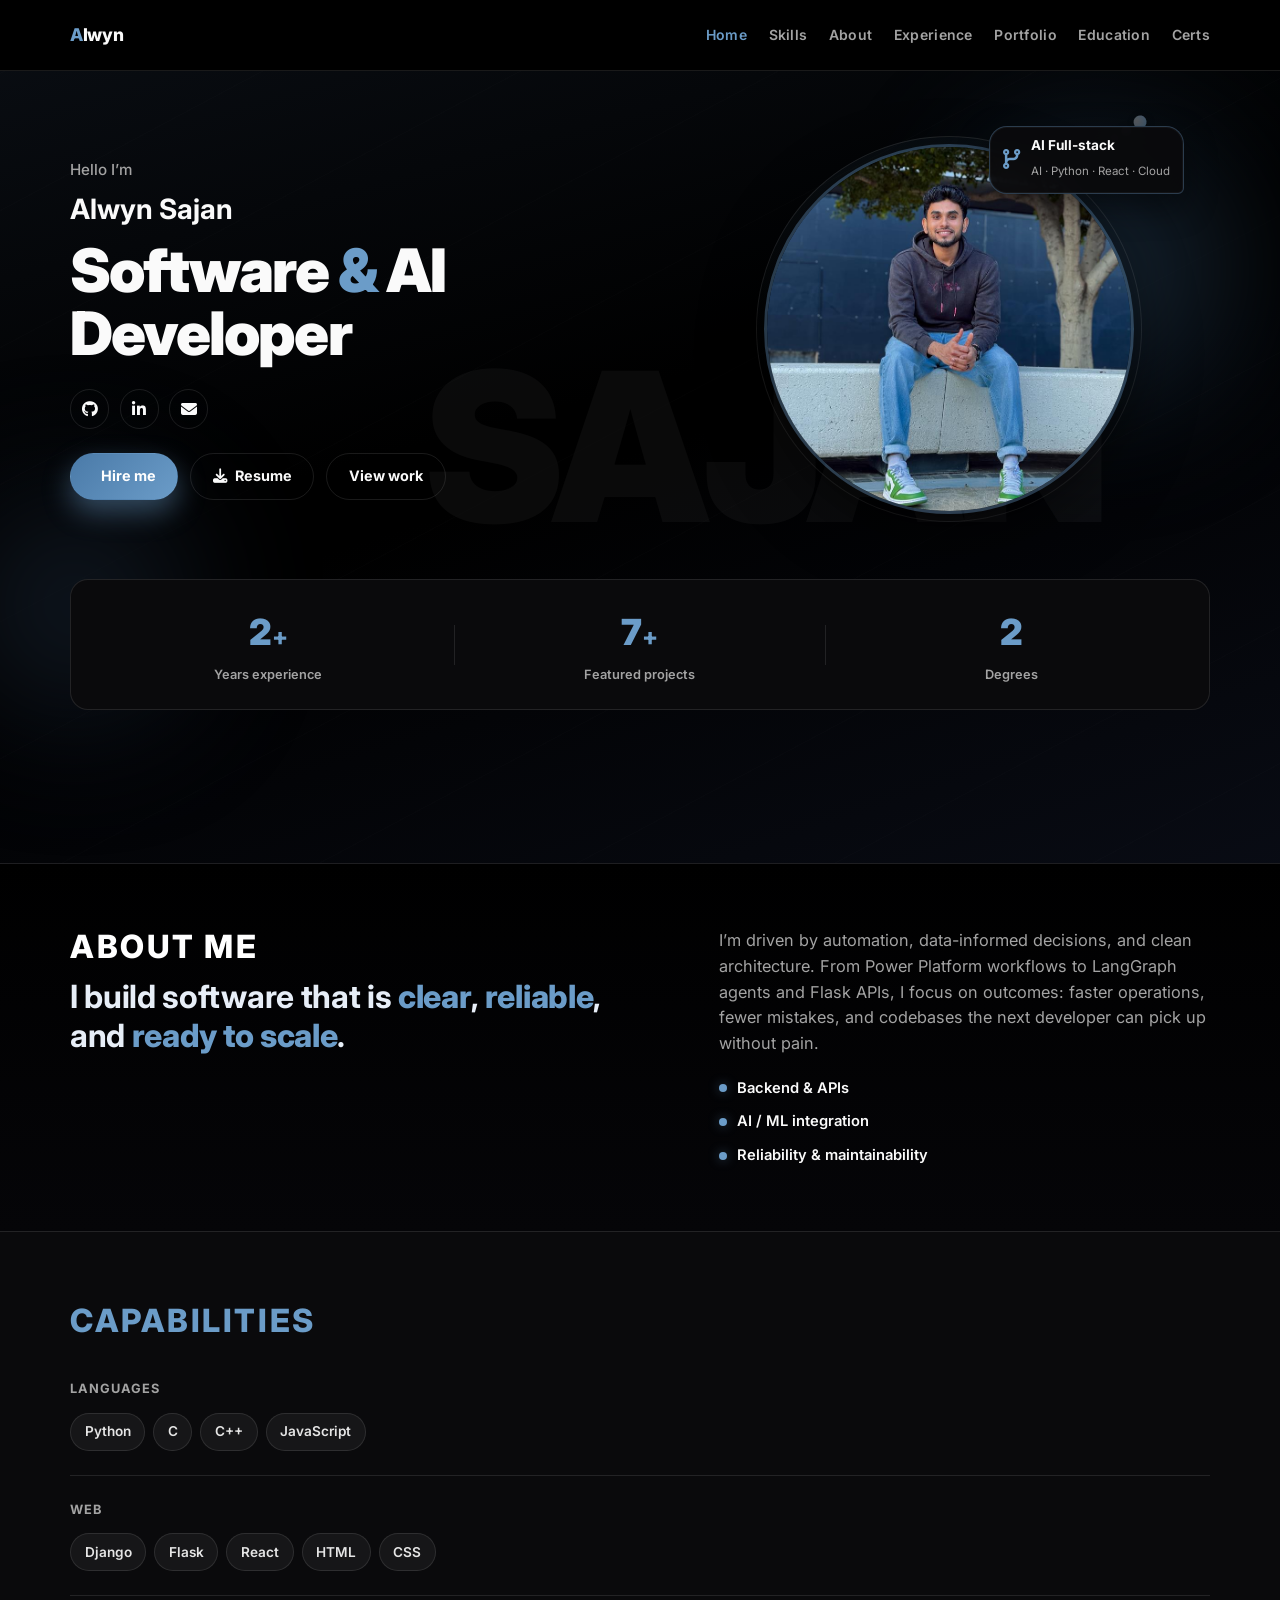
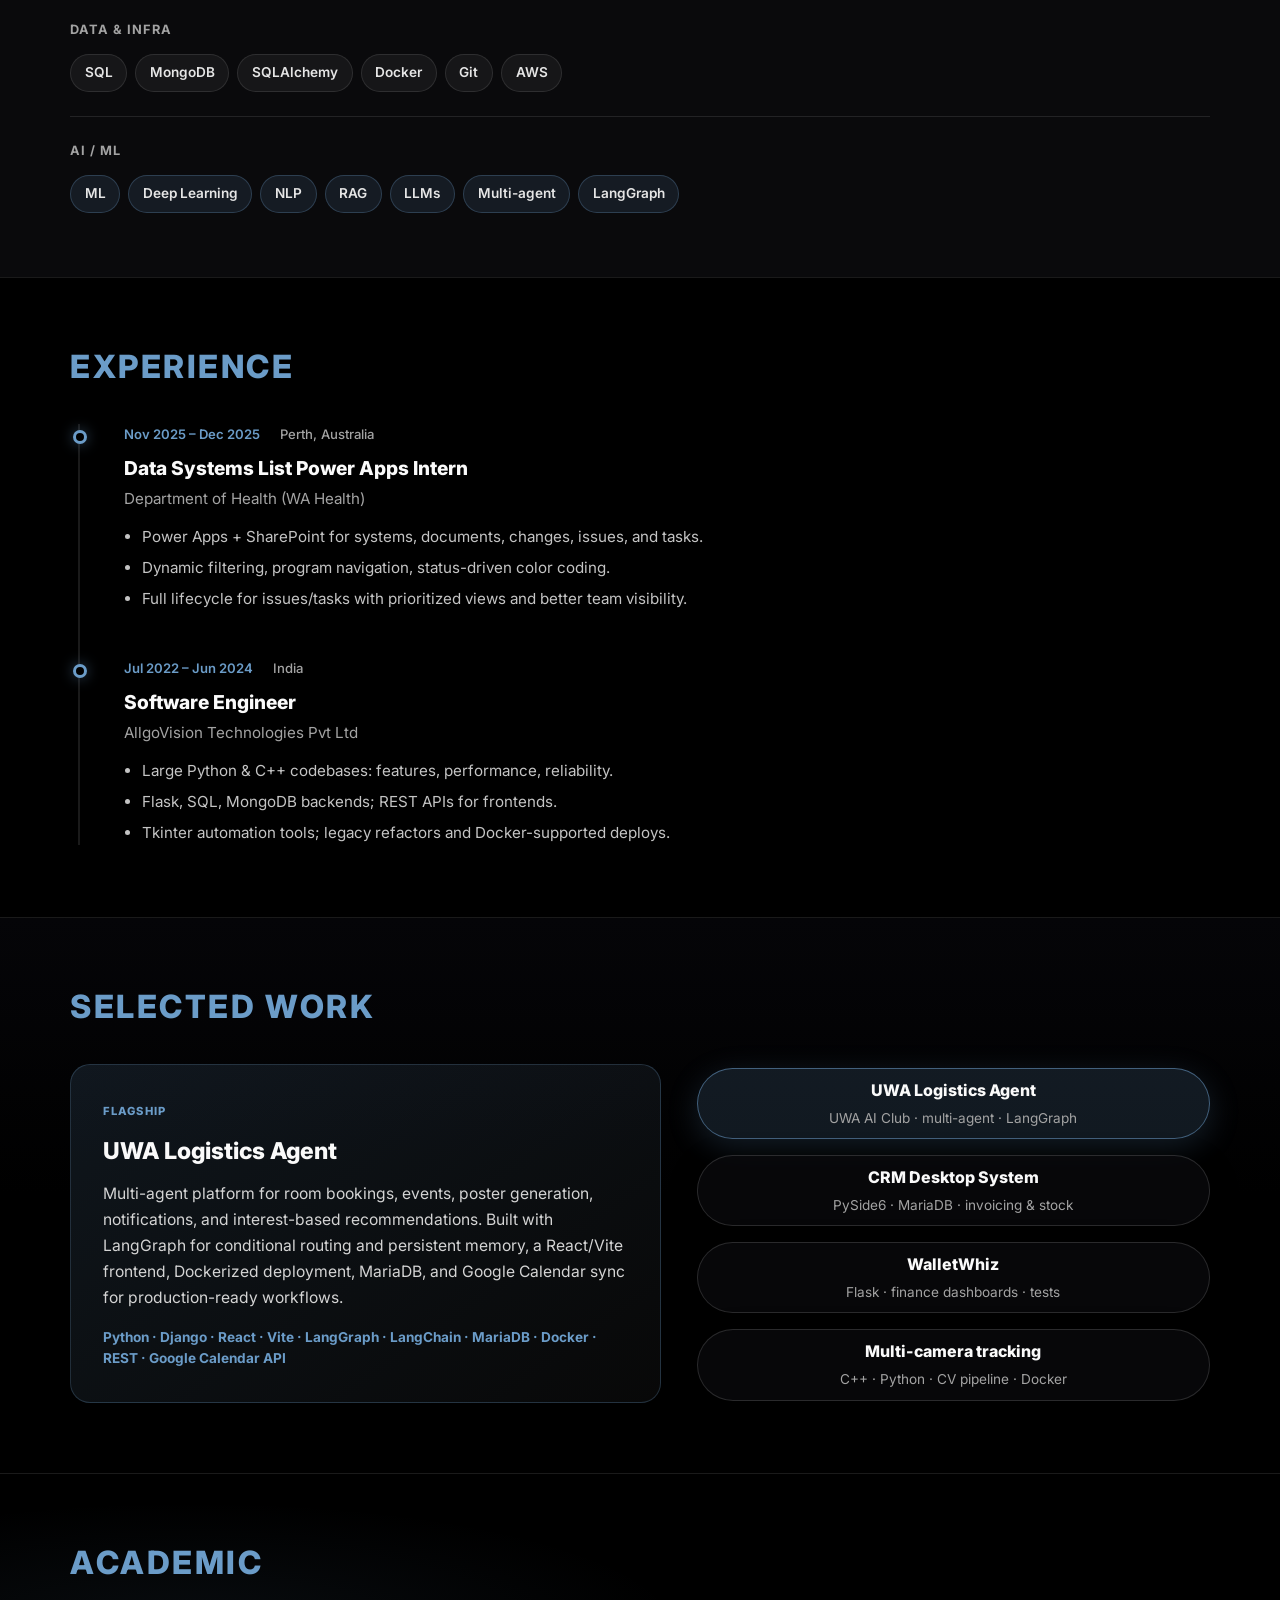
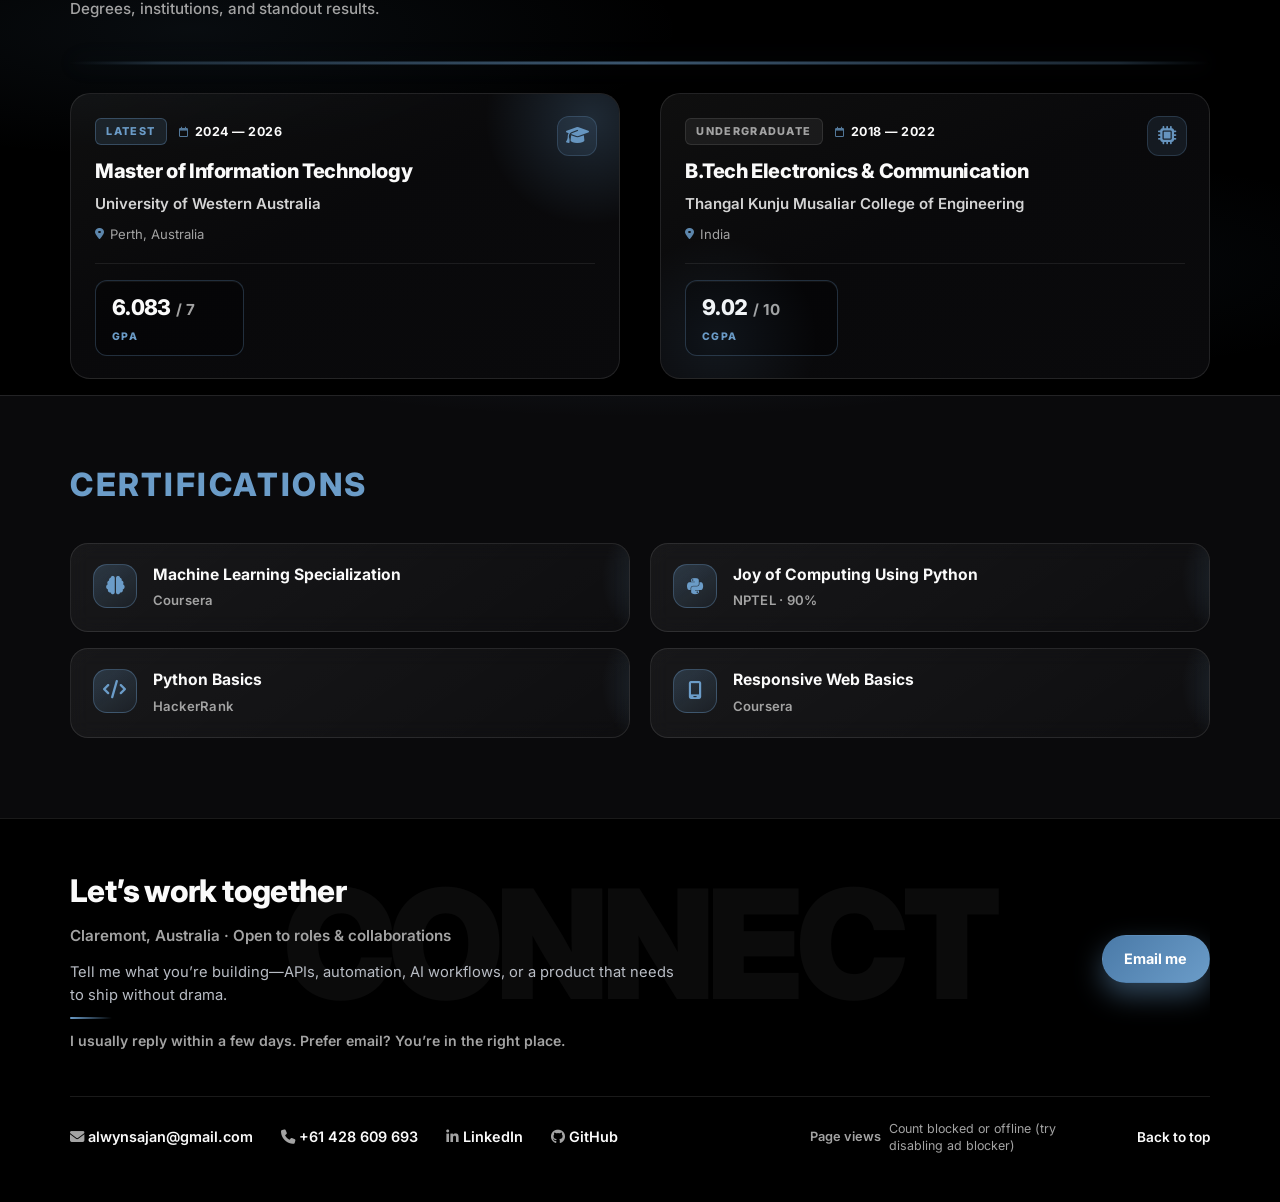
==== commit 08c943ee: "Updated ACADEMIC Section." ====
--- a/index.html
+++ b/index.html
@@ -240,24 +240,64 @@
       </div>
     </section>
 
-    <!-- Education: year-led columns -->
+    <!-- Education: academic track -->
     <section id="education" class="section section-education">
       <div class="container">
         <header class="edu-header reveal">
           <h2>Academic</h2>
-        </header>
-        <div class="edu-grid reveal">
-          <article class="edu-card">
-            <span class="edu-year">2024 — 2026</span>
-            <h3>Master of Information Technology</h3>
-            <p>University of Western Australia</p>
-            <p class="edu-detail">GPA 6.083 / 7</p>
-          </article>
-          <article class="edu-card">
-            <span class="edu-year">2018 — 2022</span>
-            <h3>B.Tech Electronics &amp; Communication</h3>
-            <p>Thangal Kunju Musaliar College of Engineering</p>
-            <p class="edu-detail">CGPA 9.02 / 10</p>
+          <p class="edu-lead">Degrees, institutions, and standout results.</p>
+        </header>
+        <div class="edu-track reveal">
+          <div class="edu-spine" aria-hidden="true">
+            <span class="edu-spine-line"></span>
+          </div>
+
+          <article class="edu-panel">
+            <div class="edu-panel-marker" aria-hidden="true">
+              <span class="edu-node"></span>
+            </div>
+            <div class="edu-panel-card">
+              <div class="edu-panel-glow" aria-hidden="true"></div>
+              <div class="edu-panel-head">
+                <span class="edu-badge edu-badge--current">Latest</span>
+                <span class="edu-year-pill"><i class="fa-regular fa-calendar"></i> 2024 — 2026</span>
+              </div>
+              <div class="edu-panel-icon" aria-hidden="true"><i class="fa-solid fa-graduation-cap"></i></div>
+              <h3 class="edu-degree">Master of Information Technology</h3>
+              <p class="edu-inst">University of Western Australia</p>
+              <p class="edu-location"><i class="fa-solid fa-location-dot"></i> Perth, Australia</p>
+              <div class="edu-metrics">
+                <div class="edu-metric">
+                  <span class="edu-metric-num">6.083</span>
+                  <span class="edu-metric-suffix">/ 7</span>
+                  <span class="edu-metric-label">GPA</span>
+                </div>
+              </div>
+            </div>
+          </article>
+
+          <article class="edu-panel edu-panel--prior">
+            <div class="edu-panel-marker" aria-hidden="true">
+              <span class="edu-node"></span>
+            </div>
+            <div class="edu-panel-card">
+              <div class="edu-panel-glow" aria-hidden="true"></div>
+              <div class="edu-panel-head">
+                <span class="edu-badge">Undergraduate</span>
+                <span class="edu-year-pill"><i class="fa-regular fa-calendar"></i> 2018 — 2022</span>
+              </div>
+              <div class="edu-panel-icon" aria-hidden="true"><i class="fa-solid fa-microchip"></i></div>
+              <h3 class="edu-degree">B.Tech Electronics &amp; Communication</h3>
+              <p class="edu-inst">Thangal Kunju Musaliar College of Engineering</p>
+              <p class="edu-location"><i class="fa-solid fa-location-dot"></i> India</p>
+              <div class="edu-metrics">
+                <div class="edu-metric">
+                  <span class="edu-metric-num">9.02</span>
+                  <span class="edu-metric-suffix">/ 10</span>
+                  <span class="edu-metric-label">CGPA</span>
+                </div>
+              </div>
+            </div>
           </article>
         </div>
       </div>
--- a/assets/css/styles.css
+++ b/assets/css/styles.css
@@ -844,58 +844,342 @@
   text-align: center;
 }
 
-/* Education */
+/* Education — academic track */
 .section-education {
   border-top: 1px solid var(--line);
+  background:
+    radial-gradient(ellipse 70% 45% at 15% 30%, rgba(107, 156, 200, 0.08), transparent 55%),
+    radial-gradient(ellipse 50% 40% at 85% 75%, rgba(74, 122, 168, 0.06), transparent 50%),
+    var(--bg);
+  padding-bottom: 1rem;
 }
 
 .edu-header {
-  margin-bottom: 2rem;
-}
-
-.edu-grid {
+  margin-bottom: 2.5rem;
+}
+
+.edu-lead {
+  margin: 0.65rem 0 0;
+  max-width: 32rem;
+  font-size: 0.95rem;
+  color: var(--muted);
+  font-weight: 500;
+  line-height: 1.5;
+}
+
+.edu-track {
+  position: relative;
+  display: flex;
+  flex-direction: column;
+  gap: 0;
+  padding-left: 0;
+}
+
+.edu-spine {
+  display: none;
+}
+
+.edu-panel {
+  position: relative;
   display: grid;
-  grid-template-columns: repeat(2, 1fr);
-  gap: 1.25rem;
-}
-
-.edu-card {
-  padding: 1.75rem;
-  border-radius: 18px;
+  grid-template-columns: auto 1fr;
+  gap: 0 1.25rem;
+  align-items: stretch;
+  padding-bottom: 2.25rem;
+}
+
+.edu-panel:last-child {
+  padding-bottom: 0;
+}
+
+.edu-panel-marker {
+  display: flex;
+  flex-direction: column;
+  align-items: center;
+  width: 28px;
+  flex-shrink: 0;
+}
+
+.edu-panel-marker::before {
+  content: "";
+  flex: 0 0 0.5rem;
+  width: 2px;
+  background: linear-gradient(180deg, transparent, rgba(107, 156, 200, 0.35));
+}
+
+/* First article is 2nd child (after .edu-spine) */
+.edu-panel:nth-child(2) .edu-panel-marker::before {
+  flex: 0 0 0.25rem;
+  background: linear-gradient(180deg, rgba(107, 156, 200, 0.2), rgba(107, 156, 200, 0.35));
+}
+
+.edu-panel-marker::after {
+  content: "";
+  flex: 1;
+  min-height: 1.5rem;
+  width: 2px;
+  background: linear-gradient(180deg, rgba(107, 156, 200, 0.35), rgba(107, 156, 200, 0.12));
+}
+
+.edu-panel:last-child .edu-panel-marker::after {
+  background: linear-gradient(180deg, rgba(107, 156, 200, 0.2), transparent);
+  min-height: 0.75rem;
+}
+
+.edu-node {
+  width: 14px;
+  height: 14px;
+  border-radius: 50%;
+  background: var(--bg);
+  border: 3px solid var(--denim);
+  box-shadow: 0 0 0 4px rgba(107, 156, 200, 0.2), 0 0 20px var(--denim-glow);
+  flex-shrink: 0;
+  margin: 0;
+  z-index: 1;
+}
+
+.edu-panel--prior .edu-node {
+  border-color: rgba(107, 156, 200, 0.55);
+  box-shadow: 0 0 0 3px rgba(107, 156, 200, 0.12);
+}
+
+.edu-panel-card {
+  position: relative;
+  padding: 1.5rem 1.5rem 1.4rem;
+  border-radius: 20px;
+  border: 1px solid rgba(255, 255, 255, 0.1);
+  background: linear-gradient(155deg, rgba(255, 255, 255, 0.06) 0%, rgba(10, 10, 12, 0.92) 45%, rgba(10, 10, 12, 0.98) 100%);
+  overflow: hidden;
+  transition: border-color 0.3s ease, box-shadow 0.3s ease, transform 0.3s ease;
+}
+
+.edu-panel-card:hover {
+  border-color: rgba(107, 156, 200, 0.38);
+  box-shadow:
+    0 20px 48px rgba(0, 0, 0, 0.45),
+    0 0 0 1px rgba(107, 156, 200, 0.12);
+  transform: translateY(-2px);
+}
+
+.edu-panel-glow {
+  position: absolute;
+  top: -30%;
+  right: -15%;
+  width: min(220px, 55vw);
+  height: min(220px, 55vw);
+  border-radius: 50%;
+  background: radial-gradient(circle, rgba(107, 156, 200, 0.22), transparent 68%);
+  pointer-events: none;
+}
+
+.edu-panel--prior .edu-panel-glow {
+  background: radial-gradient(circle, rgba(107, 156, 200, 0.1), transparent 65%);
+  top: auto;
+  bottom: -25%;
+  right: auto;
+  left: -10%;
+}
+
+.edu-panel-head {
+  display: flex;
+  flex-wrap: wrap;
+  align-items: center;
+  gap: 0.5rem 0.75rem;
+  margin-bottom: 0.85rem;
+}
+
+.edu-badge {
+  display: inline-block;
+  padding: 0.25rem 0.65rem;
+  border-radius: 6px;
+  font-size: 0.68rem;
+  font-weight: 800;
+  letter-spacing: 0.12em;
+  text-transform: uppercase;
+  color: var(--muted);
+  background: rgba(255, 255, 255, 0.06);
   border: 1px solid var(--line);
-  background: var(--bg-elevated);
-  transition: border-color 0.25s ease;
-}
-
-.edu-card:hover {
-  border-color: rgba(107, 156, 200, 0.4);
-}
-
-.edu-year {
-  display: block;
-  font-size: 0.8rem;
+}
+
+.edu-badge--current {
+  color: var(--denim);
+  background: rgba(107, 156, 200, 0.14);
+  border-color: rgba(107, 156, 200, 0.35);
+}
+
+.edu-year-pill {
+  display: inline-flex;
+  align-items: center;
+  gap: 0.4rem;
+  font-size: 0.78rem;
+  font-weight: 700;
+  color: var(--text);
+  letter-spacing: 0.04em;
+}
+
+.edu-year-pill i {
+  font-size: 0.85em;
+  opacity: 0.75;
+  color: var(--denim);
+}
+
+.edu-panel-icon {
+  position: absolute;
+  top: 1.35rem;
+  right: 1.35rem;
+  width: 2.5rem;
+  height: 2.5rem;
+  display: flex;
+  align-items: center;
+  justify-content: center;
+  border-radius: 12px;
+  font-size: 1.15rem;
+  color: var(--denim);
+  background: rgba(107, 156, 200, 0.12);
+  border: 1px solid rgba(107, 156, 200, 0.25);
+  opacity: 0.95;
+}
+
+.edu-degree {
+  margin: 0 3.25rem 0.5rem 0;
+  font-size: clamp(1.05rem, 2.2vw, 1.25rem);
   font-weight: 800;
-  color: var(--denim);
-  letter-spacing: 0.06em;
-  margin-bottom: 0.75rem;
-}
-
-.edu-card h3 {
-  margin: 0 0 0.5rem;
-  font-size: 1.1rem;
+  letter-spacing: -0.02em;
+  line-height: 1.25;
+}
+
+.edu-inst {
+  margin: 0;
+  font-size: 0.94rem;
+  color: #d4d4d4;
+  font-weight: 600;
+}
+
+.edu-location {
+  margin: 0.5rem 0 0;
+  font-size: 0.82rem;
+  color: var(--muted);
+  display: flex;
+  align-items: center;
+  gap: 0.4rem;
+}
+
+.edu-location i {
+  font-size: 0.75rem;
+  color: var(--denim);
+  opacity: 0.85;
+}
+
+.edu-metrics {
+  margin-top: 1.15rem;
+  padding-top: 1rem;
+  border-top: 1px solid rgba(255, 255, 255, 0.08);
+  display: flex;
+  flex-wrap: wrap;
+  gap: 0.75rem;
+}
+
+.edu-metric {
+  display: inline-flex;
+  flex-wrap: wrap;
+  align-items: baseline;
+  gap: 0.15rem 0.35rem;
+  padding: 0.55rem 1rem 0.6rem;
+  border-radius: 12px;
+  background: rgba(0, 0, 0, 0.35);
+  border: 1px solid rgba(107, 156, 200, 0.28);
+  box-shadow: inset 0 1px 0 rgba(255, 255, 255, 0.05);
+}
+
+.edu-metric-num {
+  font-size: 1.35rem;
   font-weight: 800;
-}
-
-.edu-card p {
-  margin: 0;
-  color: var(--muted);
-  font-size: 0.92rem;
-}
-
-.edu-detail {
-  margin-top: 0.65rem !important;
-  color: var(--text) !important;
+  letter-spacing: -0.03em;
+  color: var(--text);
+  font-variant-numeric: tabular-nums;
+}
+
+.edu-metric-suffix {
+  font-size: 0.95rem;
   font-weight: 700;
+  color: var(--muted);
+}
+
+.edu-metric-label {
+  width: 100%;
+  flex-basis: 100%;
+  font-size: 0.65rem;
+  font-weight: 800;
+  letter-spacing: 0.14em;
+  text-transform: uppercase;
+  color: var(--denim);
+  margin-top: 0.15rem;
+}
+
+@media (min-width: 769px) {
+  .edu-track {
+    display: grid;
+    grid-template-columns: 1fr 1fr;
+    grid-template-rows: auto auto;
+    gap: 1.5rem 2.5rem;
+    align-items: stretch;
+    padding-left: 0;
+  }
+
+  .edu-spine {
+    display: block;
+    grid-column: 1 / -1;
+    grid-row: 1;
+    position: relative;
+    height: 4px;
+    margin: 0 0 0.25rem;
+    align-self: end;
+  }
+
+  .edu-spine-line {
+    position: absolute;
+    left: 0;
+    right: 0;
+    top: 50%;
+    height: 3px;
+    transform: translateY(-50%);
+    border-radius: 999px;
+    background: linear-gradient(
+      90deg,
+      transparent 0%,
+      rgba(107, 156, 200, 0.25) 8%,
+      rgba(107, 156, 200, 0.55) 50%,
+      rgba(107, 156, 200, 0.25) 92%,
+      transparent 100%
+    );
+    box-shadow: 0 0 24px rgba(107, 156, 200, 0.15);
+  }
+
+  .edu-panel {
+    grid-column: auto;
+    grid-row: 2;
+    display: flex;
+    flex-direction: column;
+    padding-bottom: 0;
+    gap: 0;
+  }
+
+  .edu-panel-marker {
+    display: none;
+  }
+
+  .edu-panel:nth-child(2) {
+    grid-column: 1;
+  }
+
+  .edu-panel:nth-child(3) {
+    grid-column: 2;
+  }
+
+  .edu-panel-card {
+    flex: 1;
+    min-height: 100%;
+  }
 }
 
 /* Certifications — card grid */
@@ -1205,8 +1489,7 @@
   }
 
   .about-split,
-  .projects-layout,
-  .edu-grid {
+  .projects-layout {
     grid-template-columns: 1fr;
   }
 
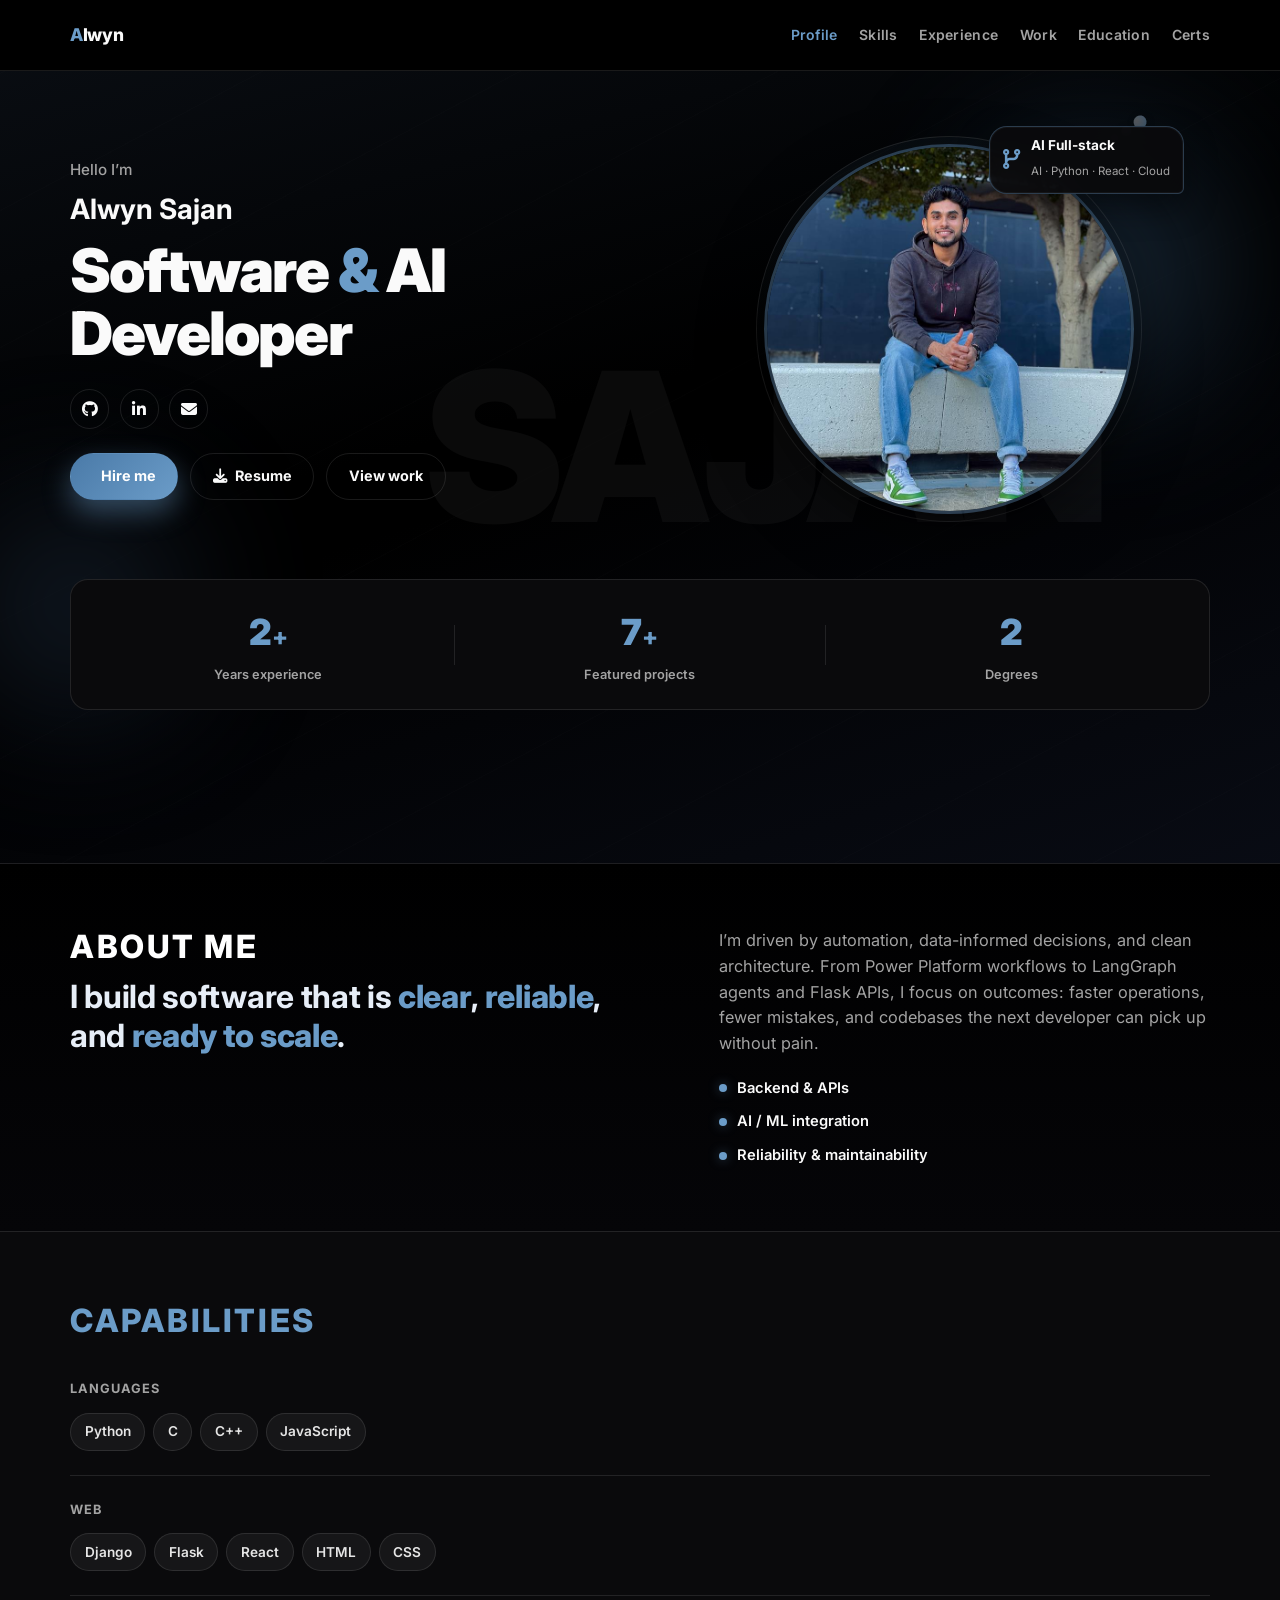
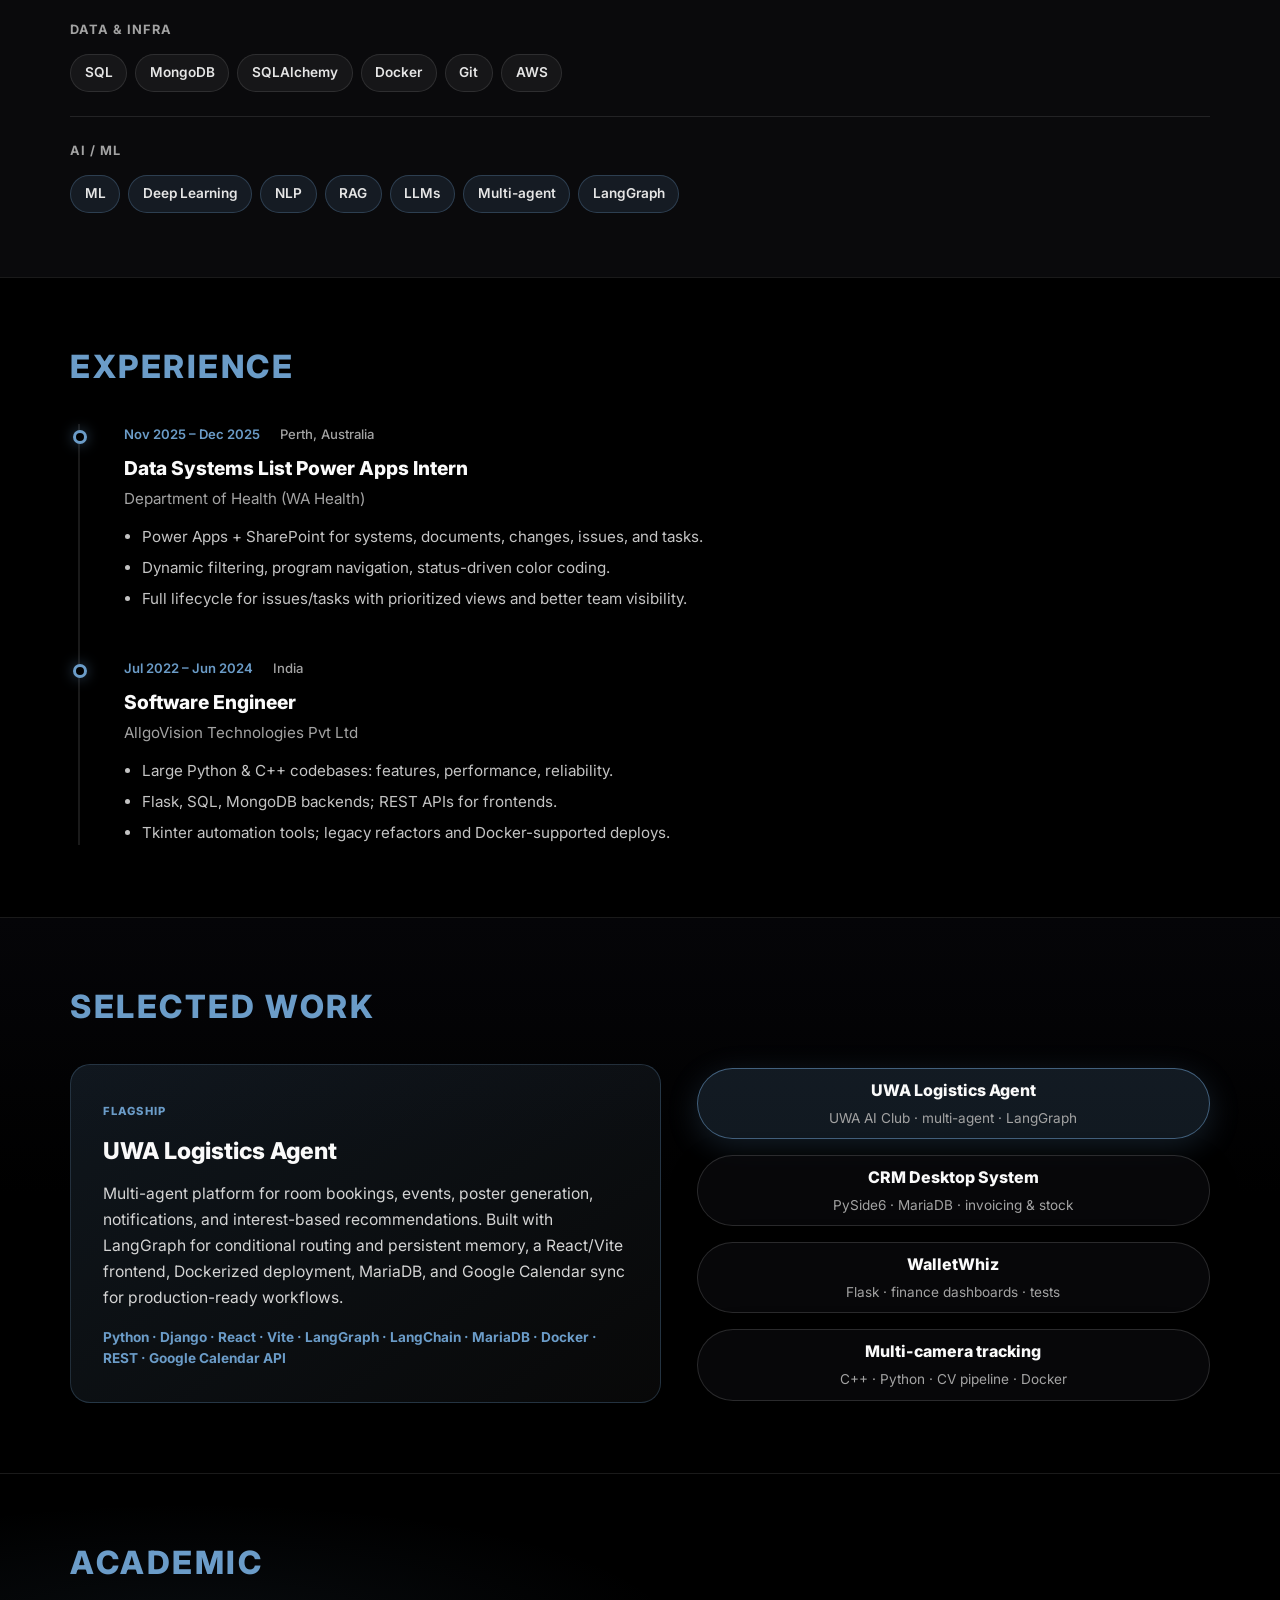
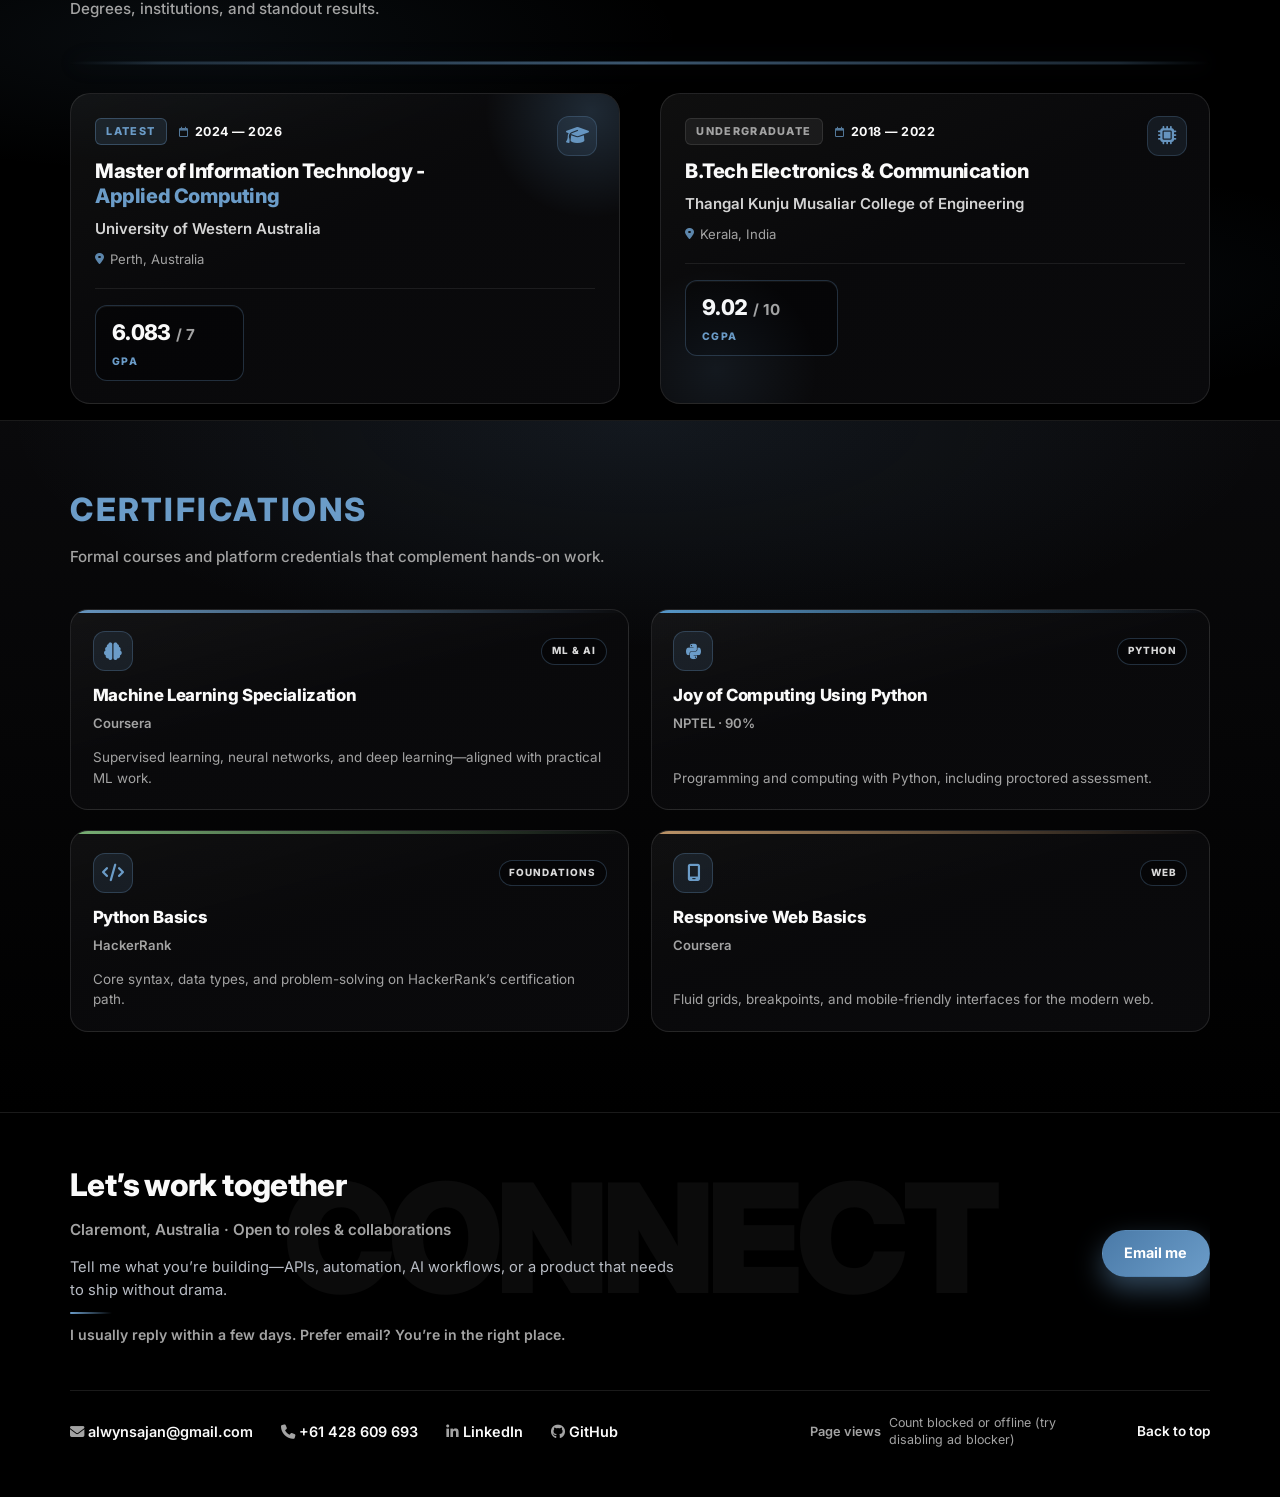
==== commit 75cb5792: "Updated certification Section." ====
--- a/index.html
+++ b/index.html
@@ -16,18 +16,18 @@
 </head>
 <body data-visit-counter-id="alwynsajan.github.io-resume">
   <!-- One stable data-visit-counter-id = one global counter (edit to your own unique string) -->
+  <div id="top" class="page-top-anchor" aria-hidden="true"></div>
   <div class="scroll-progress" aria-hidden="true"></div>
   <div class="page-bg" aria-hidden="true"></div>
 
-  <header class="site-header" id="top">
+  <header class="site-header">
     <div class="container nav-wrap">
-      <a href="#top" class="logo"><span class="logo-accent">A</span>lwyn</a>
+      <a href="#profile" class="logo"><span class="logo-accent">A</span>lwyn</a>
       <nav class="main-nav" aria-label="Primary">
-        <a href="#top">Home</a>
+        <a href="#profile">Profile</a>
         <a href="#skills">Skills</a>
-        <a href="#about">About</a>
         <a href="#experience">Experience</a>
-        <a href="#projects">Portfolio</a>
+        <a href="#projects">Work</a>
         <a href="#education">Education</a>
         <a href="#certifications">Certs</a>
       </nav>
@@ -38,7 +38,7 @@
   </header>
 
   <main>
-    <section class="hero">
+    <section class="hero" id="profile">
       <p class="hero-watermark" aria-hidden="true">SAJAN</p>
       <div class="hero-bg-orb orb-a"></div>
       <div class="hero-bg-orb orb-b"></div>
@@ -263,7 +263,7 @@
                 <span class="edu-year-pill"><i class="fa-regular fa-calendar"></i> 2024 — 2026</span>
               </div>
               <div class="edu-panel-icon" aria-hidden="true"><i class="fa-solid fa-graduation-cap"></i></div>
-              <h3 class="edu-degree">Master of Information Technology</h3>
+              <h3 class="edu-degree">Master of Information Technology - <span class="edu-specialization">Applied Computing</span></h3>
               <p class="edu-inst">University of Western Australia</p>
               <p class="edu-location"><i class="fa-solid fa-location-dot"></i> Perth, Australia</p>
               <div class="edu-metrics">
@@ -289,7 +289,7 @@
               <div class="edu-panel-icon" aria-hidden="true"><i class="fa-solid fa-microchip"></i></div>
               <h3 class="edu-degree">B.Tech Electronics &amp; Communication</h3>
               <p class="edu-inst">Thangal Kunju Musaliar College of Engineering</p>
-              <p class="edu-location"><i class="fa-solid fa-location-dot"></i> India</p>
+              <p class="edu-location"><i class="fa-solid fa-location-dot"></i> Kerala, India</p>
               <div class="edu-metrics">
                 <div class="edu-metric">
                   <span class="edu-metric-num">9.02</span>
@@ -303,44 +303,52 @@
       </div>
     </section>
 
-    <!-- Certifications -->
+    <!-- Certifications — 2×2 grid -->
     <section id="certifications" class="section section-certs">
       <div class="container">
         <header class="certs-header reveal">
           <h2>Certifications</h2>
-        </header>
-        <div class="cert-grid reveal">
-          <article class="cert-card">
-            <div class="cert-card-glow" aria-hidden="true"></div>
-            <div class="cert-card-icon" aria-hidden="true"><i class="fa-solid fa-brain"></i></div>
-            <div class="cert-card-body">
-              <h3 class="cert-card-title">Machine Learning Specialization</h3>
-              <p class="cert-card-issuer">Coursera</p>
-            </div>
-          </article>
-          <article class="cert-card">
-            <div class="cert-card-glow" aria-hidden="true"></div>
-            <div class="cert-card-icon" aria-hidden="true"><i class="fa-brands fa-python"></i></div>
-            <div class="cert-card-body">
-              <h3 class="cert-card-title">Joy of Computing Using Python</h3>
-              <p class="cert-card-issuer">NPTEL · 90%</p>
-            </div>
-          </article>
-          <article class="cert-card">
-            <div class="cert-card-glow" aria-hidden="true"></div>
-            <div class="cert-card-icon" aria-hidden="true"><i class="fa-solid fa-code"></i></div>
-            <div class="cert-card-body">
-              <h3 class="cert-card-title">Python Basics</h3>
-              <p class="cert-card-issuer">HackerRank</p>
-            </div>
-          </article>
-          <article class="cert-card">
-            <div class="cert-card-glow" aria-hidden="true"></div>
-            <div class="cert-card-icon" aria-hidden="true"><i class="fa-solid fa-mobile-screen"></i></div>
-            <div class="cert-card-body">
-              <h3 class="cert-card-title">Responsive Web Basics</h3>
-              <p class="cert-card-issuer">Coursera</p>
-            </div>
+          <p class="cert-lead">Formal courses and platform credentials that complement hands-on work.</p>
+        </header>
+        <div class="cert-grid reveal" aria-label="Certification list">
+          <article class="cert-tile cert-tile--ml">
+            <div class="cert-tile-top">
+              <span class="cert-tile-icon" aria-hidden="true"><i class="fa-solid fa-brain"></i></span>
+              <span class="cert-tile-chip">ML &amp; AI</span>
+            </div>
+            <h3 class="cert-tile-title">Machine Learning Specialization</h3>
+            <p class="cert-tile-issuer">Coursera</p>
+            <p class="cert-tile-desc">Supervised learning, neural networks, and deep learning—aligned with practical ML work.</p>
+          </article>
+
+          <article class="cert-tile cert-tile--py">
+            <div class="cert-tile-top">
+              <span class="cert-tile-icon" aria-hidden="true"><i class="fa-brands fa-python"></i></span>
+              <span class="cert-tile-chip">Python</span>
+            </div>
+            <h3 class="cert-tile-title">Joy of Computing Using Python</h3>
+            <p class="cert-tile-issuer">NPTEL · 90%</p>
+            <p class="cert-tile-desc">Programming and computing with Python, including proctored assessment.</p>
+          </article>
+
+          <article class="cert-tile cert-tile--hr">
+            <div class="cert-tile-top">
+              <span class="cert-tile-icon" aria-hidden="true"><i class="fa-solid fa-code"></i></span>
+              <span class="cert-tile-chip">Foundations</span>
+            </div>
+            <h3 class="cert-tile-title">Python Basics</h3>
+            <p class="cert-tile-issuer">HackerRank</p>
+            <p class="cert-tile-desc">Core syntax, data types, and problem-solving on HackerRank’s certification path.</p>
+          </article>
+
+          <article class="cert-tile cert-tile--web">
+            <div class="cert-tile-top">
+              <span class="cert-tile-icon" aria-hidden="true"><i class="fa-solid fa-mobile-screen"></i></span>
+              <span class="cert-tile-chip">Web</span>
+            </div>
+            <h3 class="cert-tile-title">Responsive Web Basics</h3>
+            <p class="cert-tile-issuer">Coursera</p>
+            <p class="cert-tile-desc">Fluid grids, breakpoints, and mobile-friendly interfaces for the modern web.</p>
           </article>
         </div>
       </div>
--- a/assets/css/styles.css
+++ b/assets/css/styles.css
@@ -21,11 +21,26 @@
 }
 
 body {
+  position: relative;
   margin: 0;
   font-family: "Inter", system-ui, sans-serif;
   color: var(--text);
   background: var(--bg);
   line-height: 1.58;
+}
+
+.page-top-anchor {
+  position: absolute;
+  top: 0;
+  left: 0;
+  width: 1px;
+  height: 1px;
+  pointer-events: none;
+  visibility: hidden;
+}
+
+main section[id] {
+  scroll-margin-top: 82px;
 }
 
 .page-bg {
@@ -1046,6 +1061,19 @@
   font-weight: 800;
   letter-spacing: -0.02em;
   line-height: 1.25;
+}
+
+.edu-specialization {
+  color: var(--denim);
+  font-weight: 800;
+  white-space: nowrap;
+}
+
+@media (max-width: 480px) {
+  .edu-specialization {
+    white-space: normal;
+    display: inline;
+  }
 }
 
 .edu-inst {
@@ -1182,96 +1210,138 @@
   }
 }
 
-/* Certifications — card grid */
+/* Certifications — 2×2 grid (no hover effects) */
 .section-certs {
   border-top: 1px solid var(--line);
   background:
-    radial-gradient(ellipse 80% 50% at 50% -20%, rgba(107, 156, 200, 0.12), transparent 50%),
-    var(--bg-elevated);
+    radial-gradient(ellipse 90% 60% at 50% 0%, rgba(107, 156, 200, 0.1), transparent 55%),
+    linear-gradient(180deg, rgba(10, 10, 12, 0.96) 0%, var(--bg) 100%);
   padding-bottom: 5rem;
 }
 
 .certs-header {
-  margin-bottom: 2rem;
+  margin-bottom: 2.5rem;
+}
+
+.cert-lead {
+  margin: 0.65rem 0 0;
+  max-width: 34rem;
+  font-size: 0.95rem;
+  color: var(--muted);
+  font-weight: 500;
+  line-height: 1.5;
 }
 
 .cert-grid {
   display: grid;
   grid-template-columns: repeat(2, minmax(0, 1fr));
-  gap: 1rem 1.25rem;
-}
-
-.cert-card {
+  gap: 1.25rem 1.35rem;
+  align-items: stretch;
+}
+
+.cert-tile {
   position: relative;
   display: flex;
-  align-items: flex-start;
-  gap: 1rem;
-  padding: 1.25rem 1.35rem;
+  flex-direction: column;
+  min-height: 0;
+  padding: 1.35rem 1.35rem 1.35rem;
   border-radius: 18px;
   border: 1px solid rgba(255, 255, 255, 0.1);
-  background: linear-gradient(145deg, rgba(255, 255, 255, 0.06), rgba(255, 255, 255, 0.02));
-  backdrop-filter: blur(10px);
+  background: linear-gradient(165deg, rgba(255, 255, 255, 0.05) 0%, rgba(10, 10, 12, 0.92) 45%, rgba(10, 10, 12, 0.98) 100%);
   overflow: hidden;
-  transition: transform 0.25s ease, border-color 0.25s ease, box-shadow 0.25s ease;
-}
-
-.cert-card:hover {
-  transform: translateY(-3px);
-  border-color: rgba(107, 156, 200, 0.45);
-  box-shadow: 0 16px 40px rgba(0, 0, 0, 0.35), 0 0 0 1px rgba(107, 156, 200, 0.15);
-}
-
-.cert-card-glow {
+}
+
+.cert-tile::before {
+  content: "";
   position: absolute;
-  top: -40%;
-  right: -20%;
-  width: 140px;
-  height: 140px;
-  border-radius: 50%;
-  background: radial-gradient(circle, rgba(107, 156, 200, 0.25), transparent 70%);
-  pointer-events: none;
-}
-
-.cert-card-icon {
-  flex: 0 0 auto;
-  width: 2.75rem;
-  height: 2.75rem;
+  left: 0;
+  top: 0;
+  right: 0;
+  height: 3px;
+  border-radius: 18px 18px 0 0;
+  background: linear-gradient(90deg, var(--tile-accent, var(--denim)), transparent);
+  opacity: 0.95;
+}
+
+.cert-tile--ml {
+  --tile-accent: #6b9cc8;
+}
+
+.cert-tile--py {
+  --tile-accent: #5a9fd4;
+}
+
+.cert-tile--hr {
+  --tile-accent: #7eb87a;
+}
+
+.cert-tile--web {
+  --tile-accent: #c49a6c;
+}
+
+.cert-tile-top {
+  display: flex;
+  align-items: center;
+  justify-content: space-between;
+  gap: 0.75rem;
+  margin-bottom: 0.85rem;
+}
+
+.cert-tile-icon {
+  width: 2.5rem;
+  height: 2.5rem;
   display: flex;
   align-items: center;
   justify-content: center;
-  border-radius: 14px;
-  background: linear-gradient(145deg, rgba(107, 156, 200, 0.25), rgba(107, 156, 200, 0.08));
-  border: 1px solid rgba(107, 156, 200, 0.35);
-  color: var(--denim);
-  font-size: 1.15rem;
-  z-index: 1;
-}
-
-.cert-card-body {
-  position: relative;
-  z-index: 1;
-  min-width: 0;
-}
-
-.cert-card-title {
-  margin: 0 0 0.35rem;
-  font-size: 0.98rem;
-  font-weight: 700;
-  line-height: 1.35;
+  border-radius: 12px;
+  font-size: 1.1rem;
+  color: var(--denim);
+  background: rgba(107, 156, 200, 0.12);
+  border: 1px solid rgba(107, 156, 200, 0.28);
+  flex-shrink: 0;
+}
+
+.cert-tile-chip {
+  display: inline-block;
+  padding: 0.28rem 0.6rem;
+  border-radius: 999px;
+  font-size: 0.62rem;
+  font-weight: 800;
+  letter-spacing: 0.1em;
+  text-transform: uppercase;
+  color: rgba(255, 255, 255, 0.85);
+  background: rgba(0, 0, 0, 0.35);
+  border: 1px solid rgba(107, 156, 200, 0.28);
+}
+
+.cert-tile-title {
+  margin: 0 0 0.4rem;
+  font-size: clamp(0.95rem, 2vw, 1.05rem);
+  font-weight: 800;
+  letter-spacing: -0.02em;
+  line-height: 1.3;
   color: var(--text);
 }
 
-.cert-card-issuer {
-  margin: 0;
+.cert-tile-issuer {
+  margin: 0 0 0.85rem;
   font-size: 0.82rem;
   font-weight: 600;
   color: var(--muted);
-  letter-spacing: 0.02em;
-}
-
-@media (max-width: 700px) {
+}
+
+.cert-tile-desc {
+  margin: 0;
+  margin-top: auto;
+  font-size: 0.84rem;
+  line-height: 1.5;
+  color: var(--muted);
+}
+
+@media (max-width: 720px) {
   .cert-grid {
     grid-template-columns: 1fr;
+    gap: 1rem;
   }
 }
 
@@ -1479,7 +1549,8 @@
   }
 
   .hero-thought-bubble {
-    top: 8%;
+    top: auto;
+    bottom: 6%;
     right: -4%;
     max-width: min(200px, 58vw);
   }
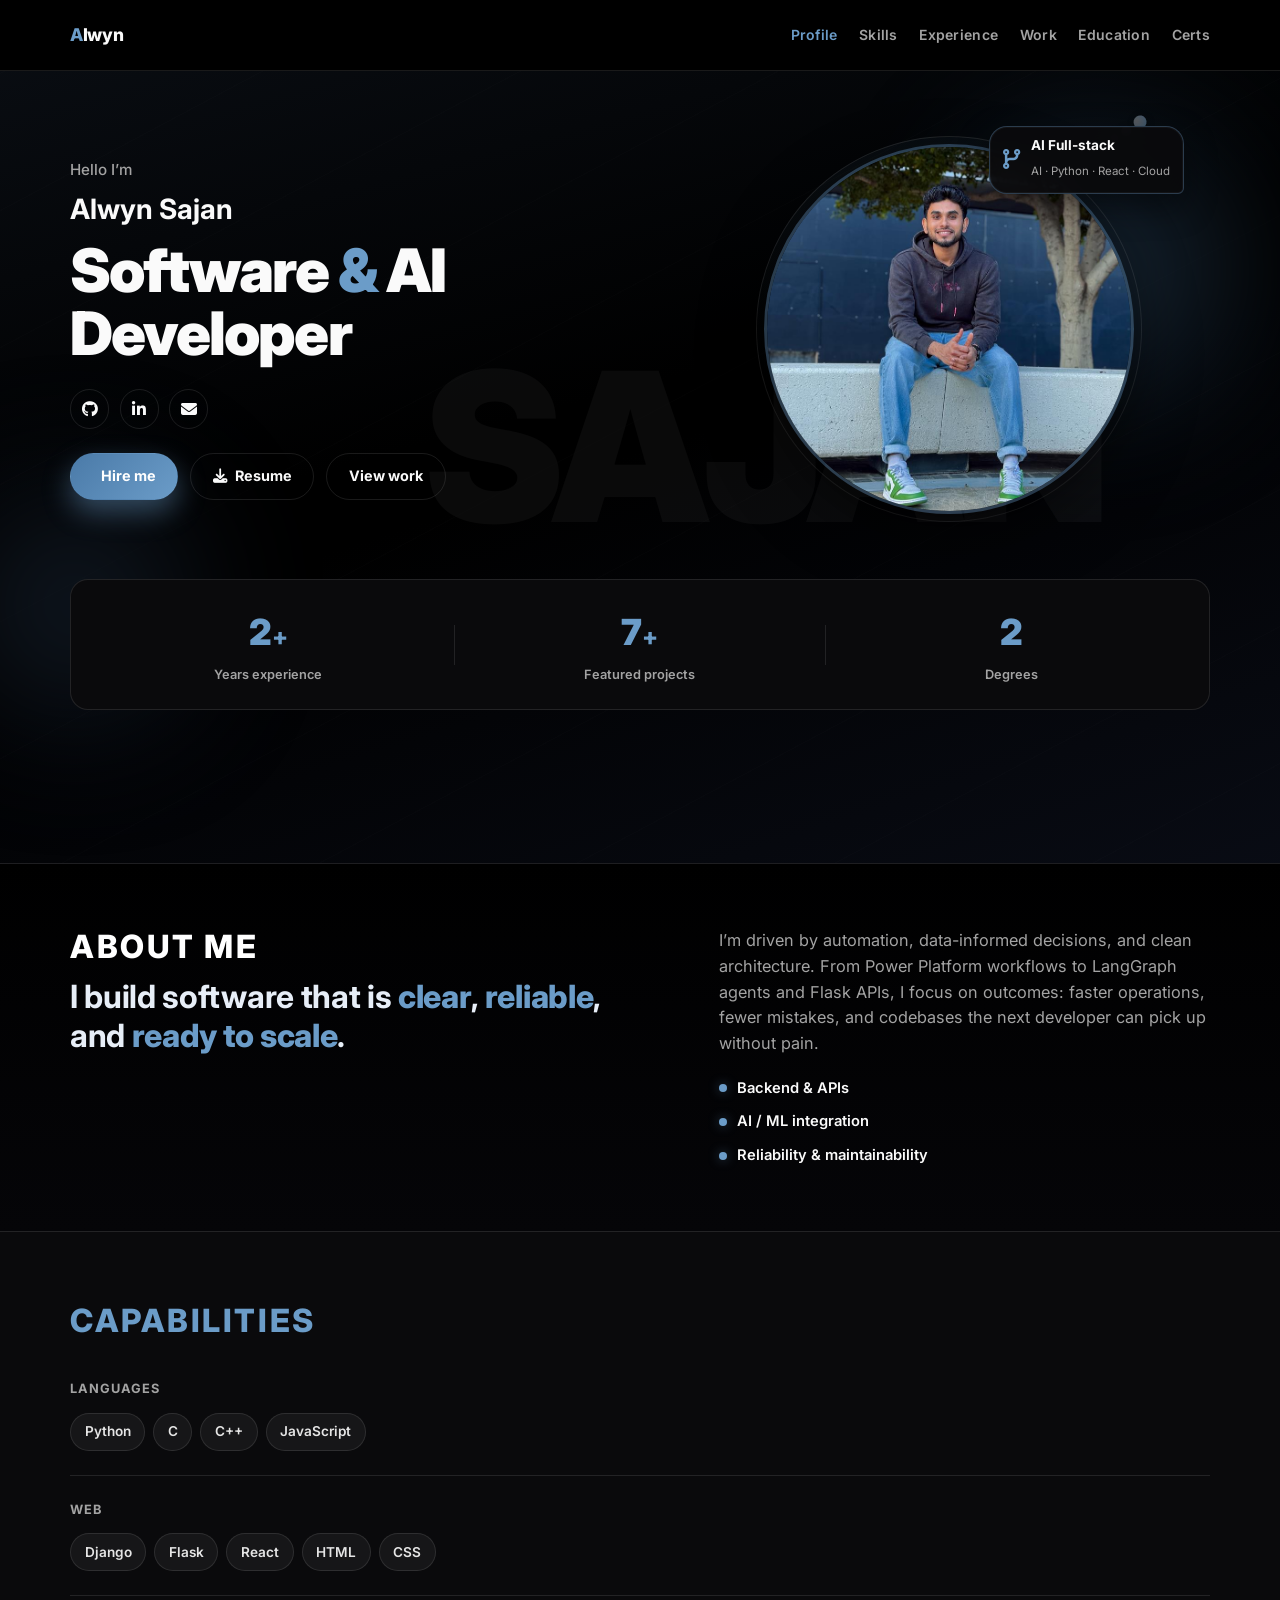
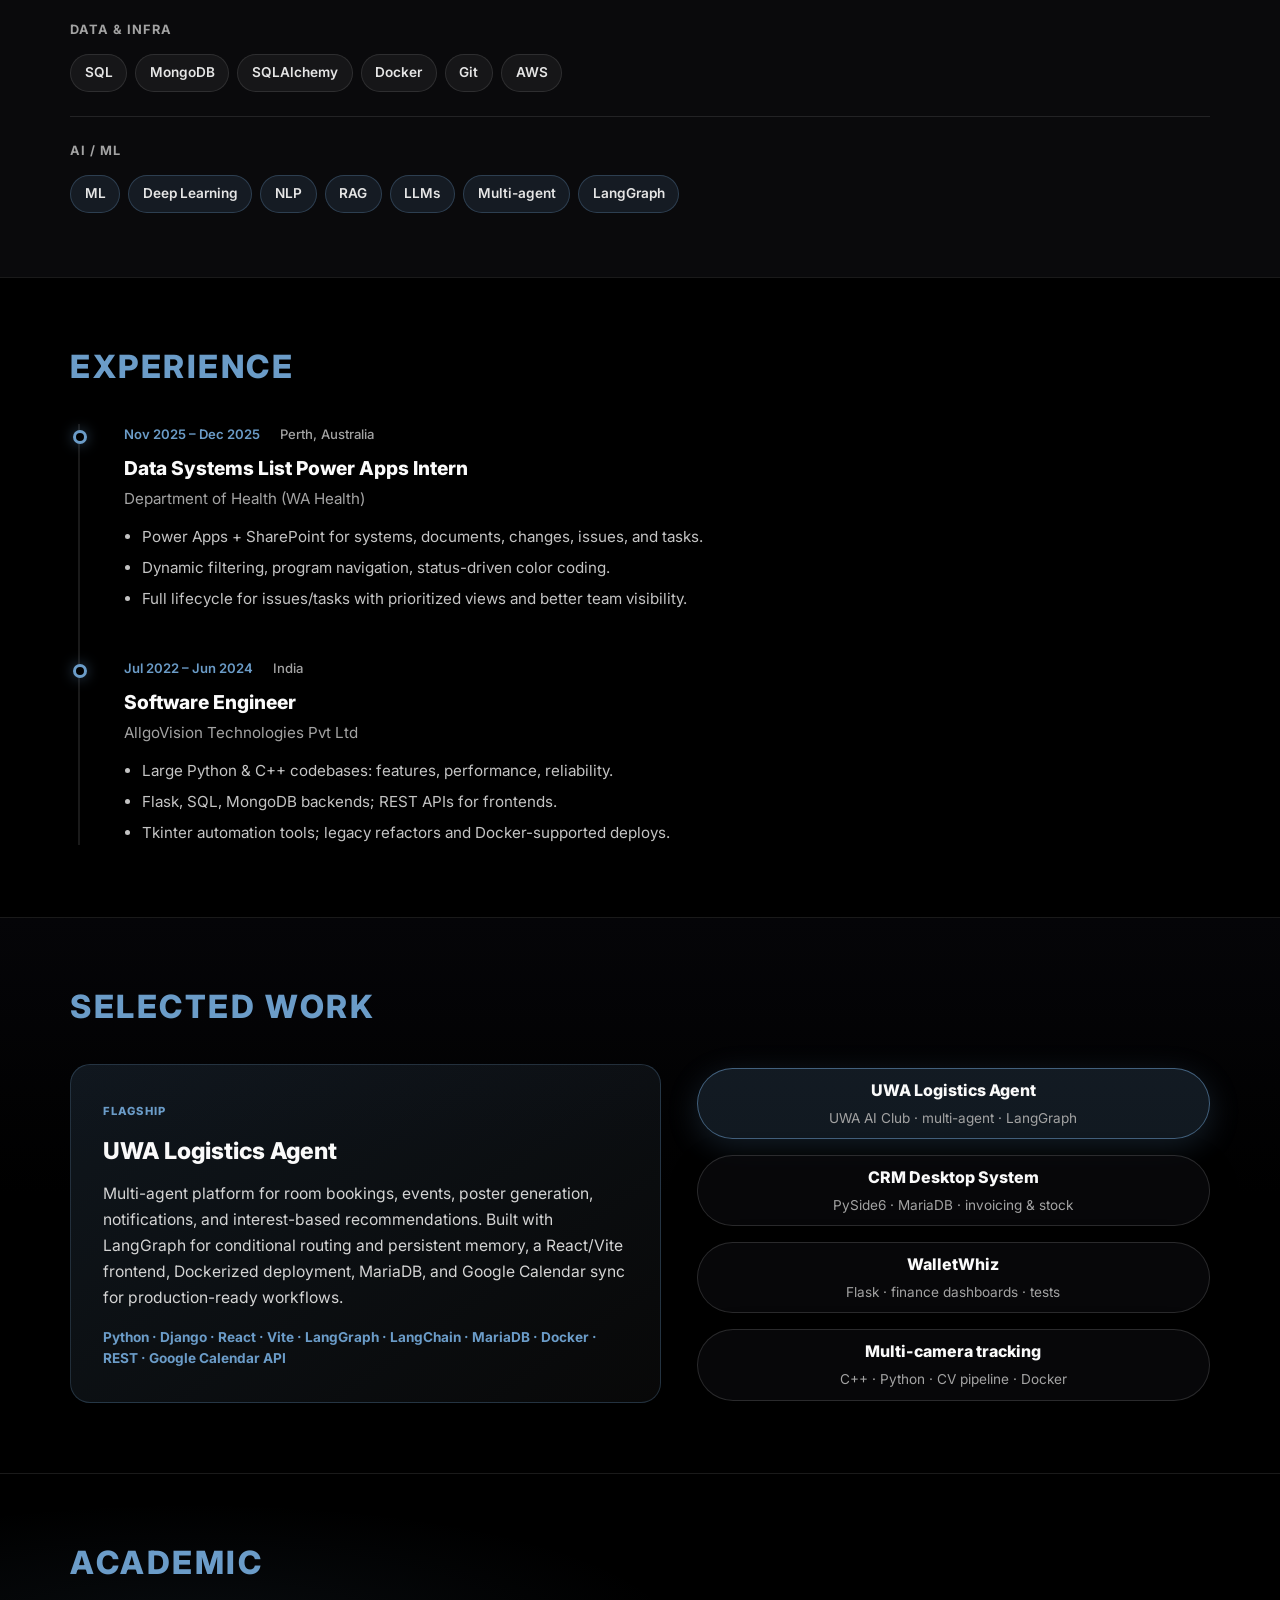
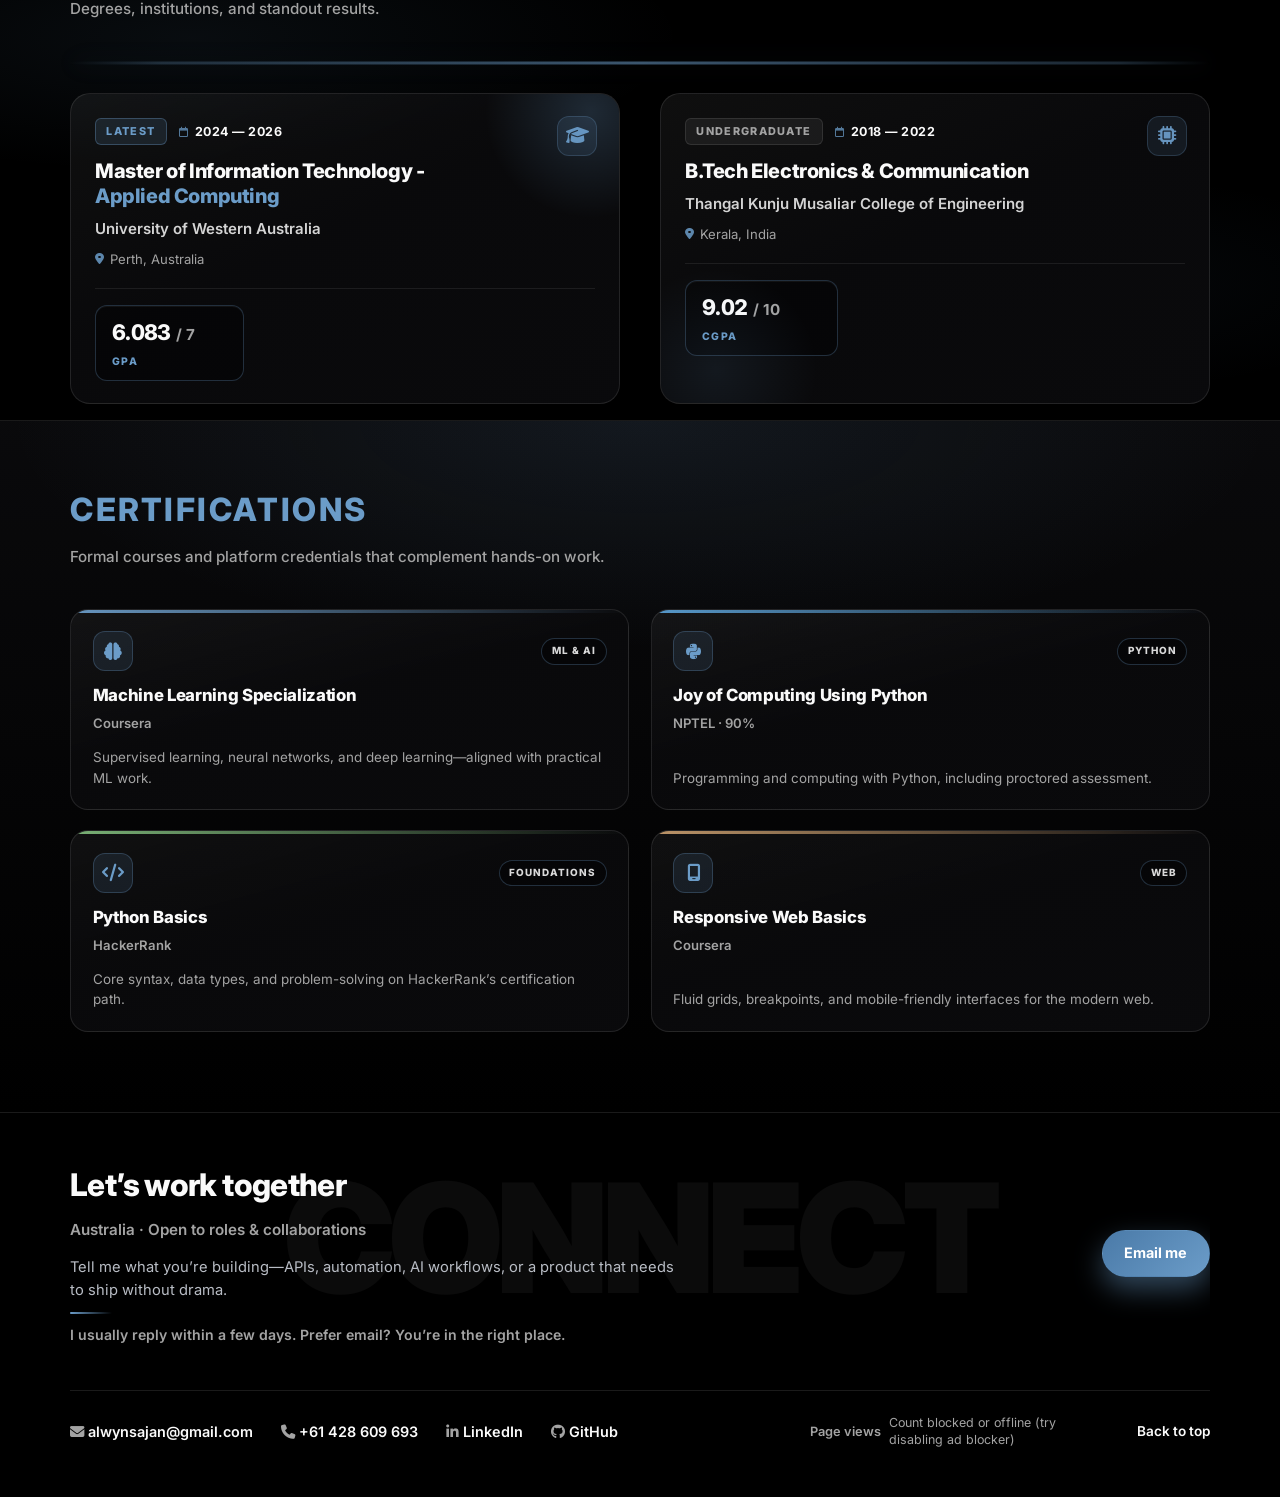
==== commit 1c6539ae: "Changed Loaction" ====
--- a/index.html
+++ b/index.html
@@ -360,7 +360,7 @@
       <p class="footer-watermark" aria-hidden="true">CONNECT</p>
       <div class="footer-cta-copy">
         <h2>Let’s work together</h2>
-        <p class="footer-lead">Claremont, Australia · Open to roles &amp; collaborations</p>
+        <p class="footer-lead">Australia · Open to roles &amp; collaborations</p>
         <p class="footer-note">Tell me what you’re building—APIs, automation, AI workflows, or a product that needs to ship without drama.</p>
         <p class="footer-note footer-note-accent">I usually reply within a few days. Prefer email? You’re in the right place.</p>
       </div>
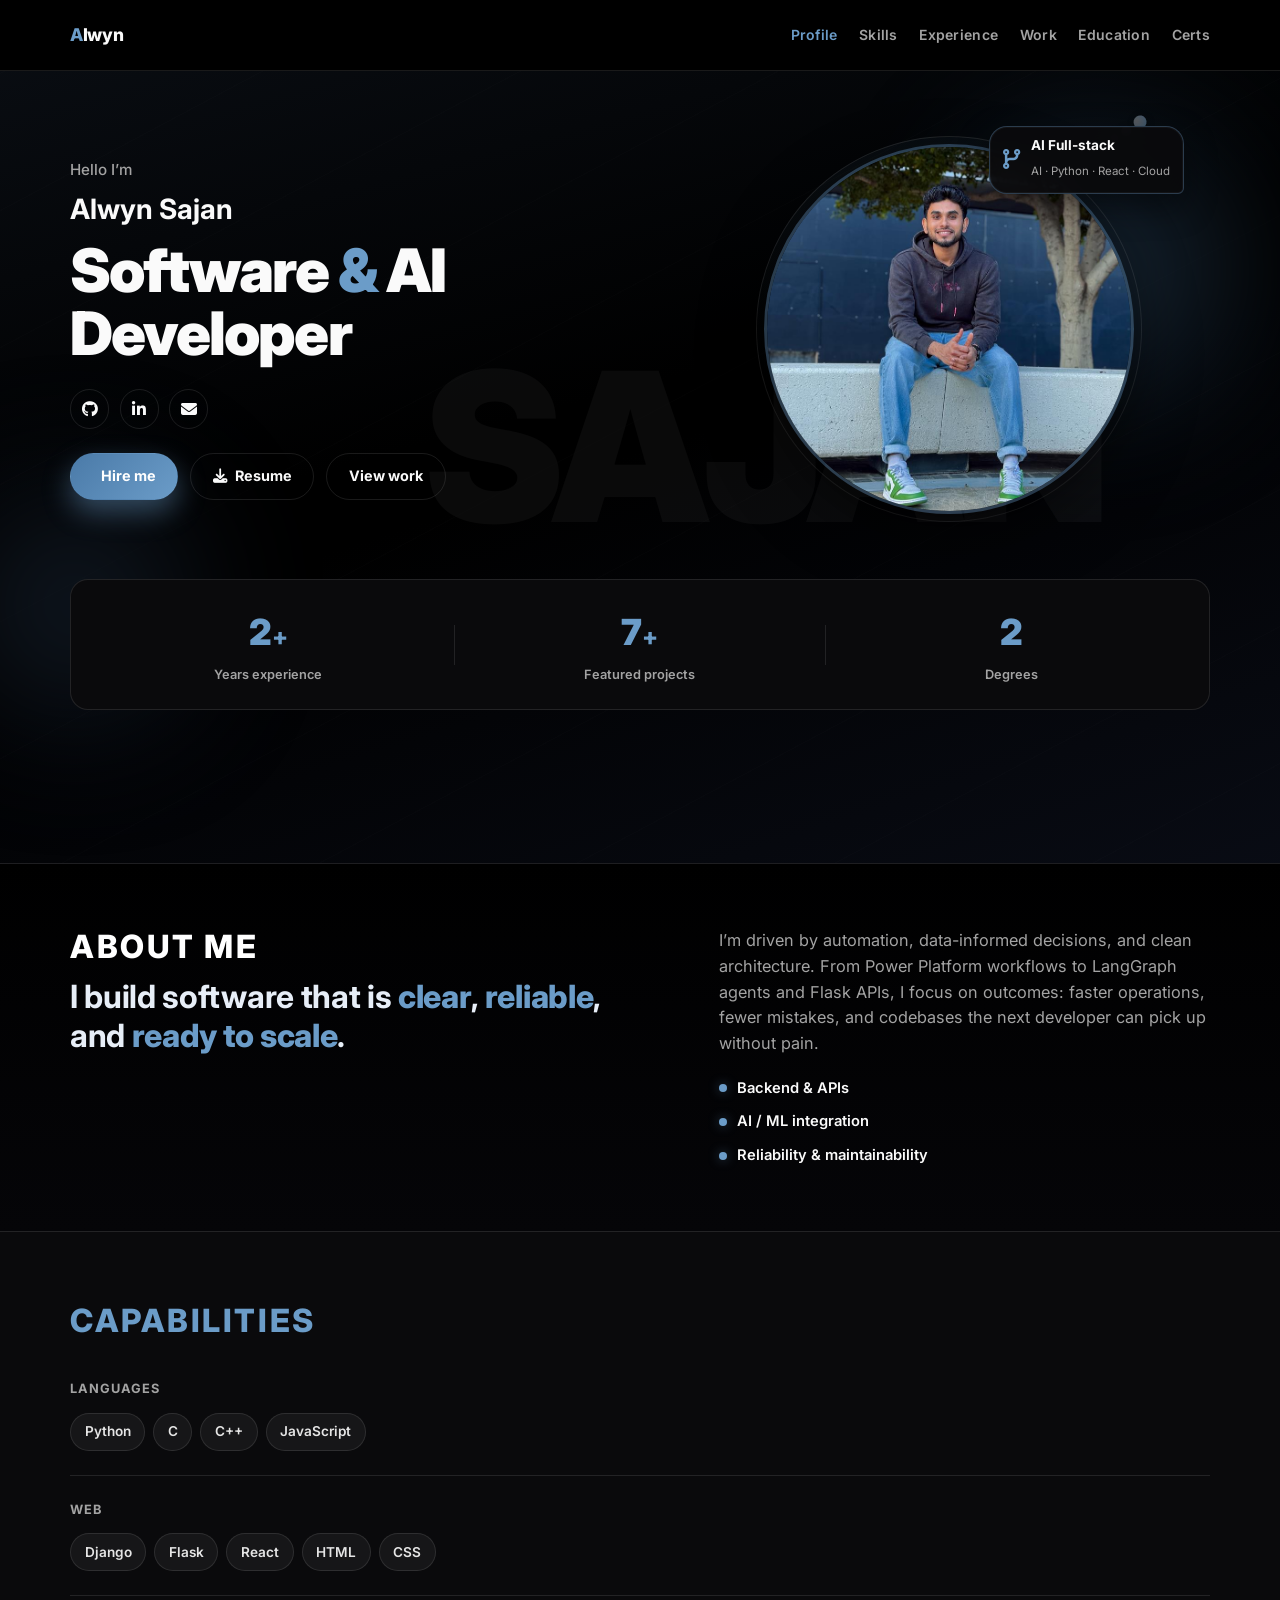
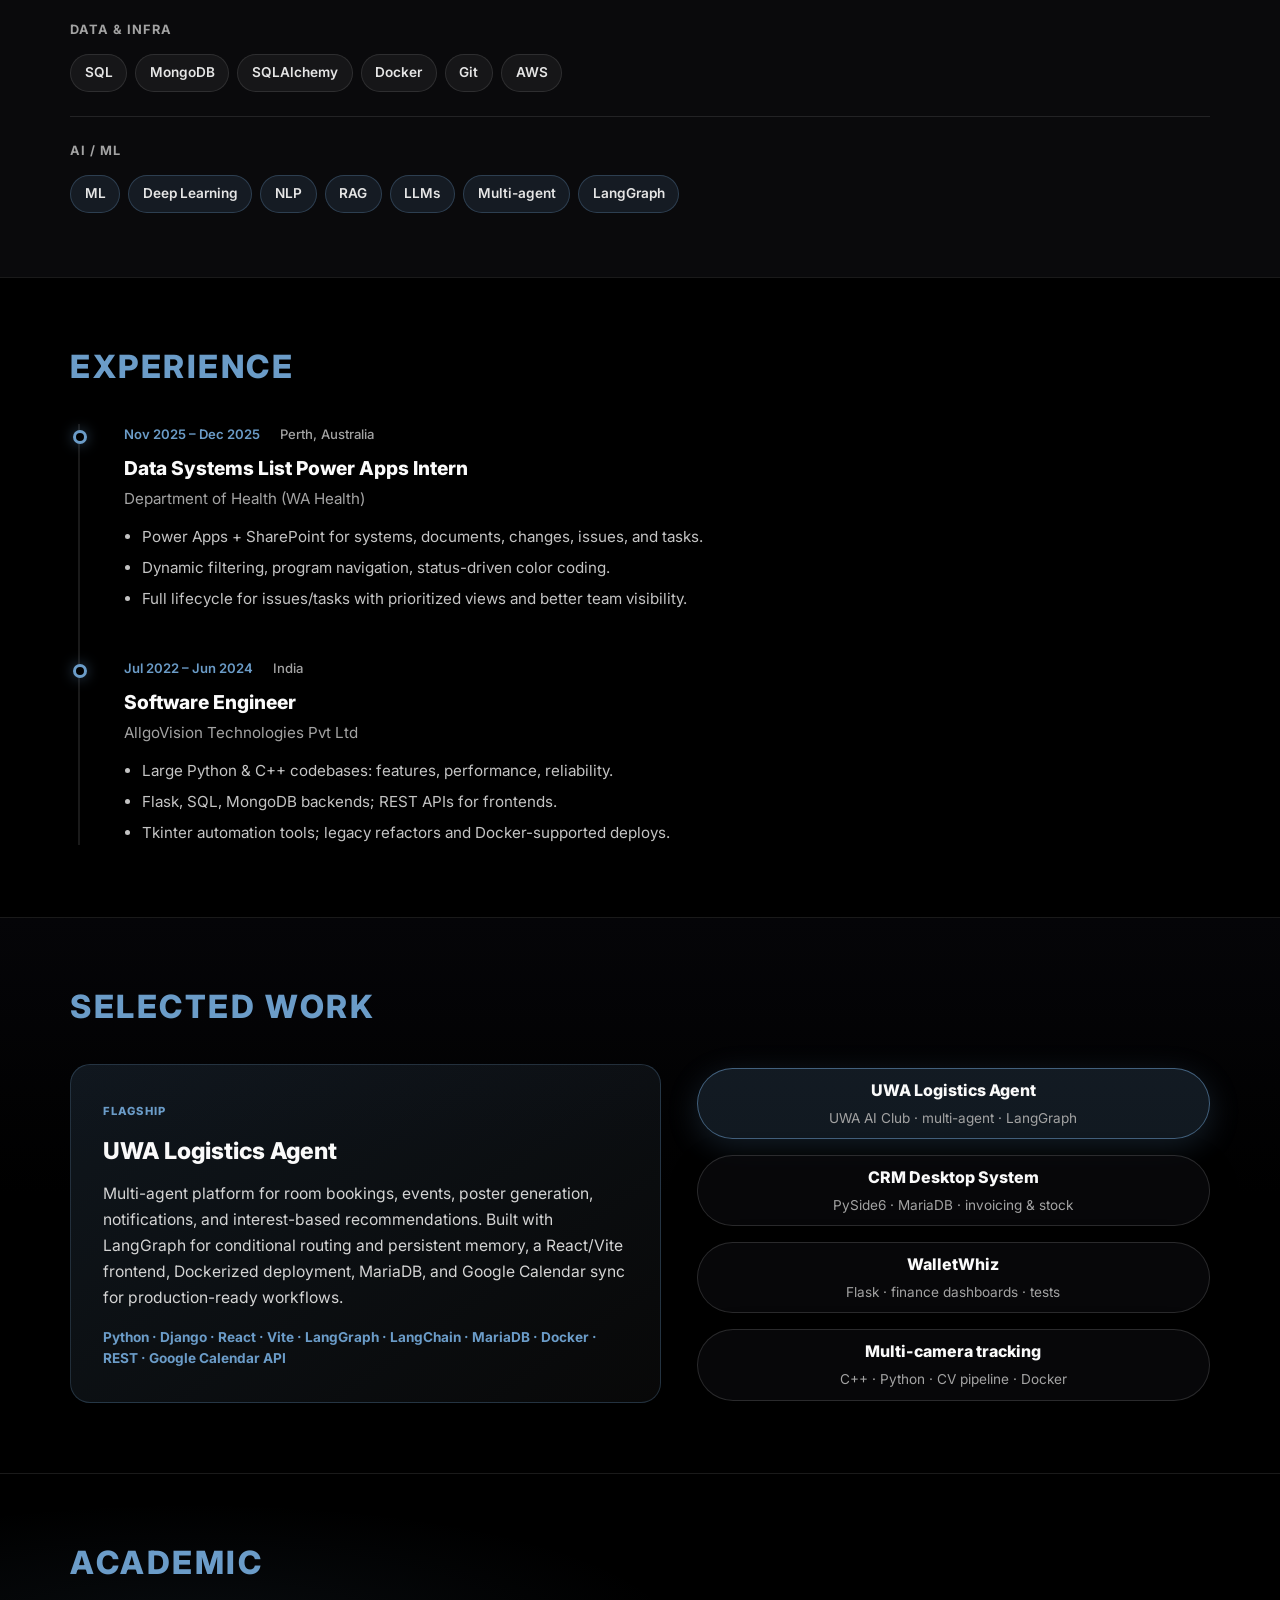
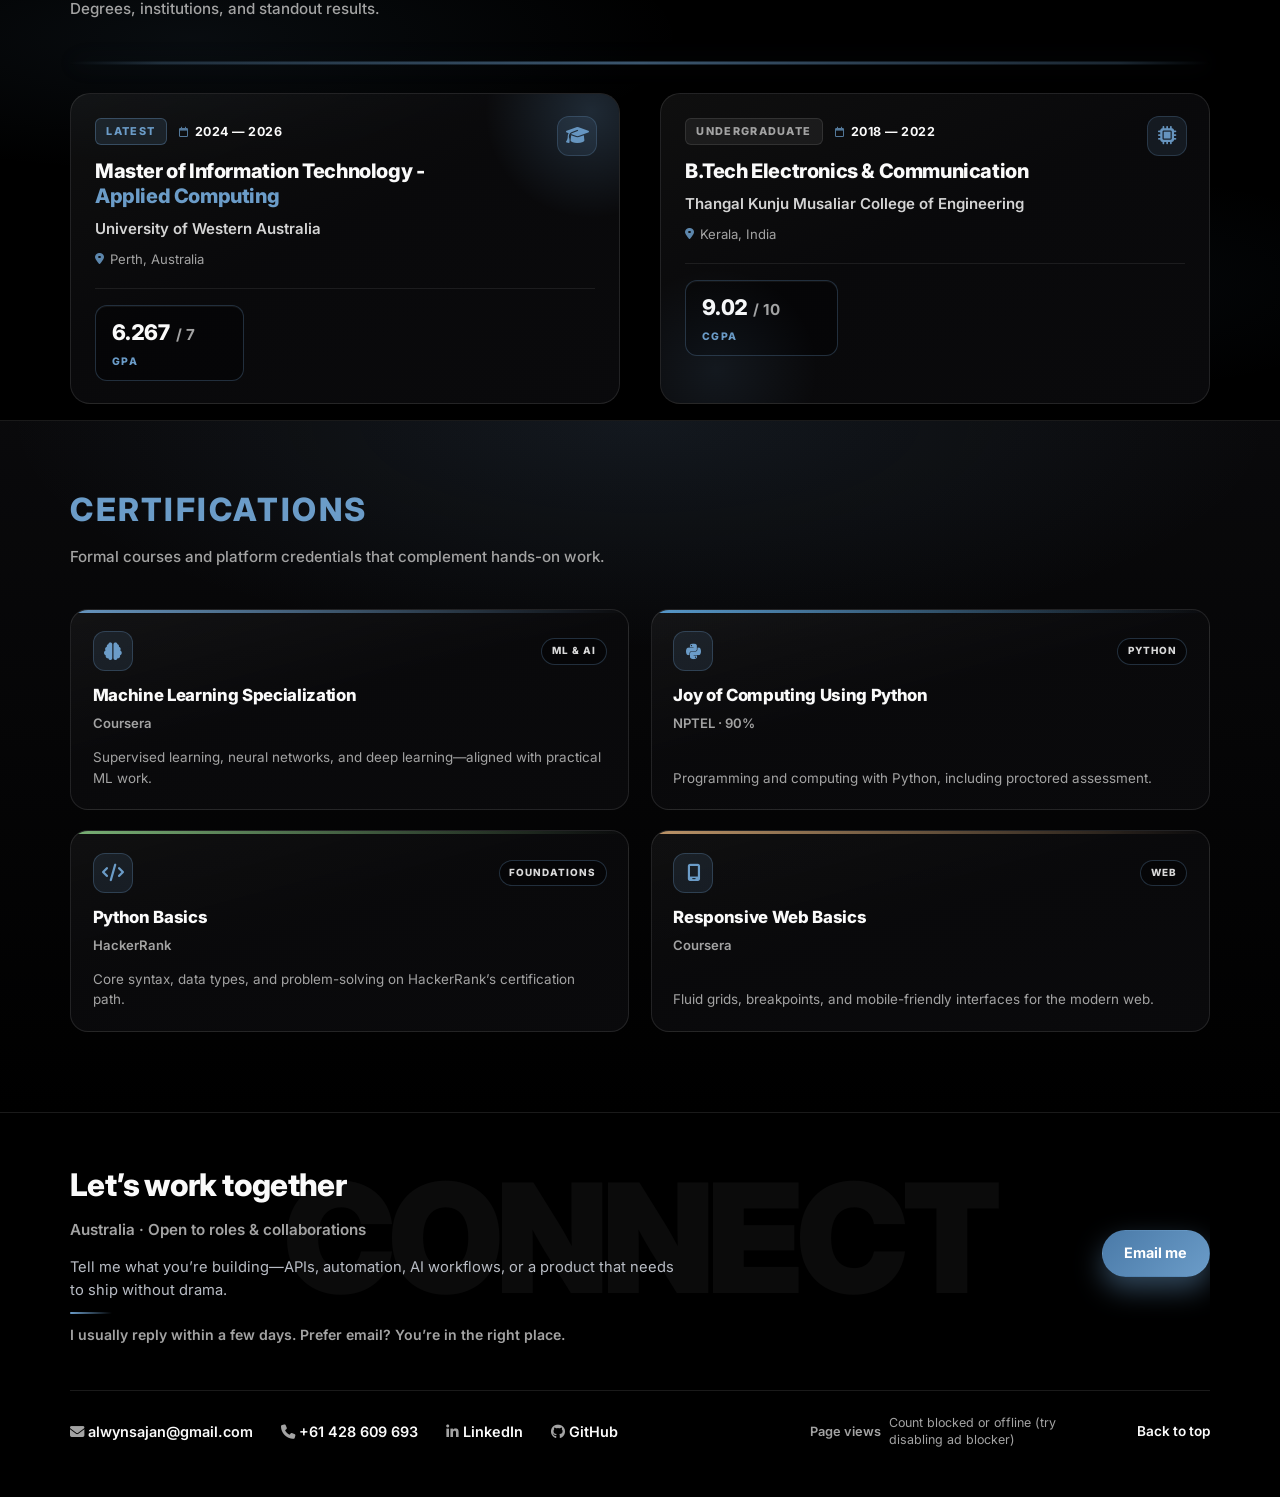
==== commit d5cbcff6: "Updated GPA." ====
--- a/index.html
+++ b/index.html
@@ -268,7 +268,7 @@
               <p class="edu-location"><i class="fa-solid fa-location-dot"></i> Perth, Australia</p>
               <div class="edu-metrics">
                 <div class="edu-metric">
-                  <span class="edu-metric-num">6.083</span>
+                  <span class="edu-metric-num">6.267</span>
                   <span class="edu-metric-suffix">/ 7</span>
                   <span class="edu-metric-label">GPA</span>
                 </div>
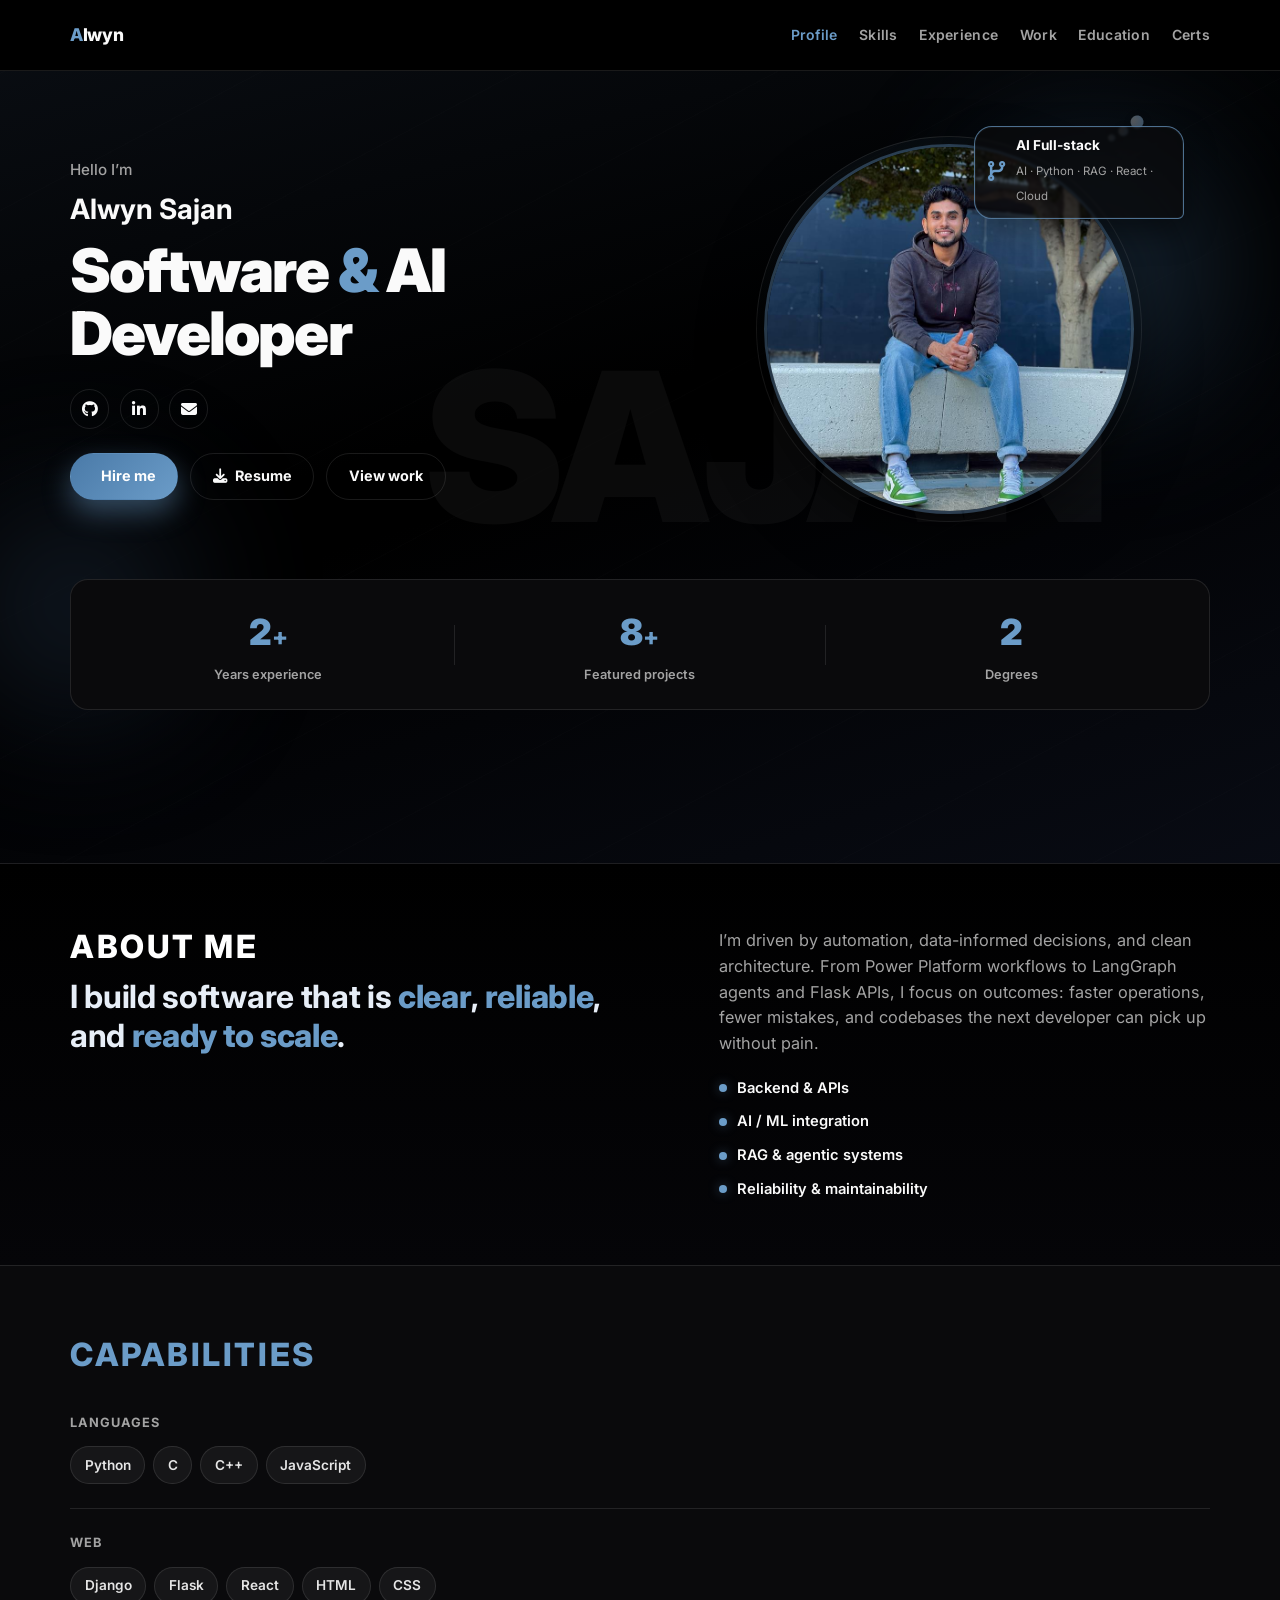
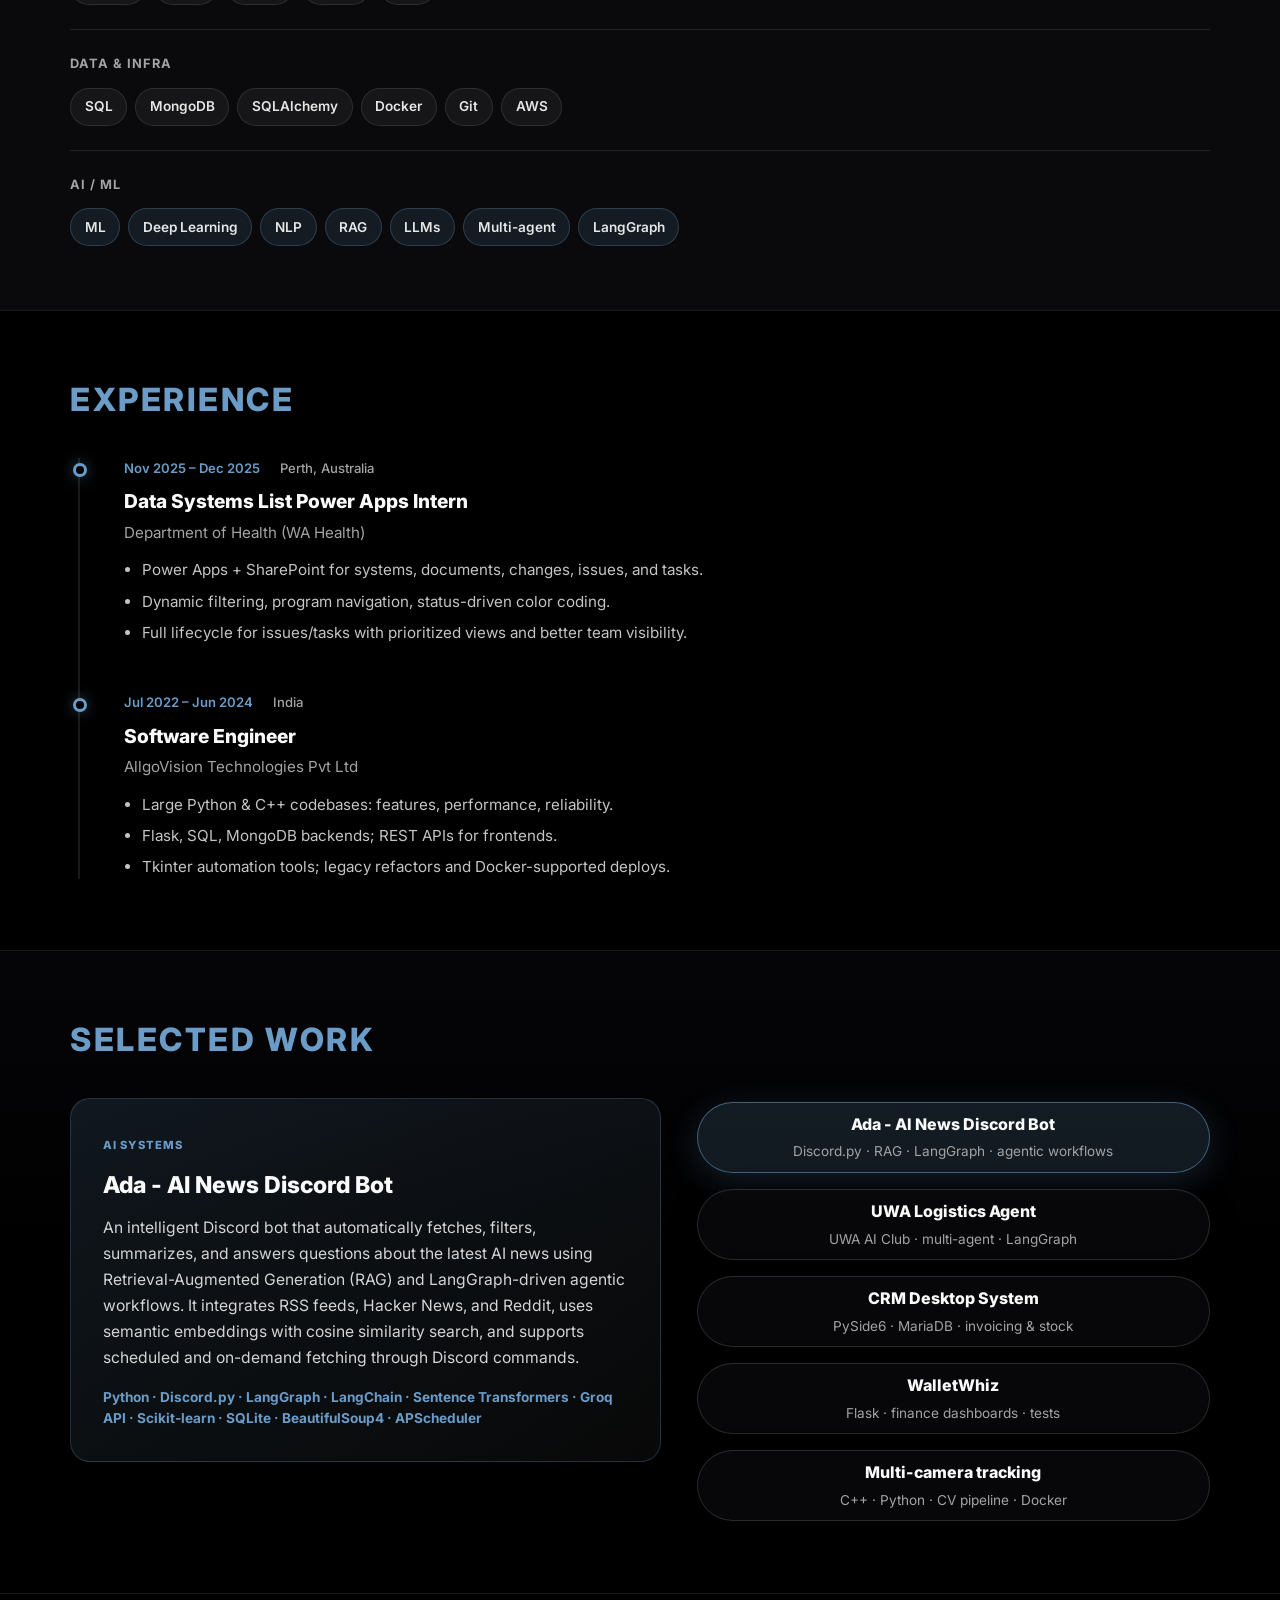
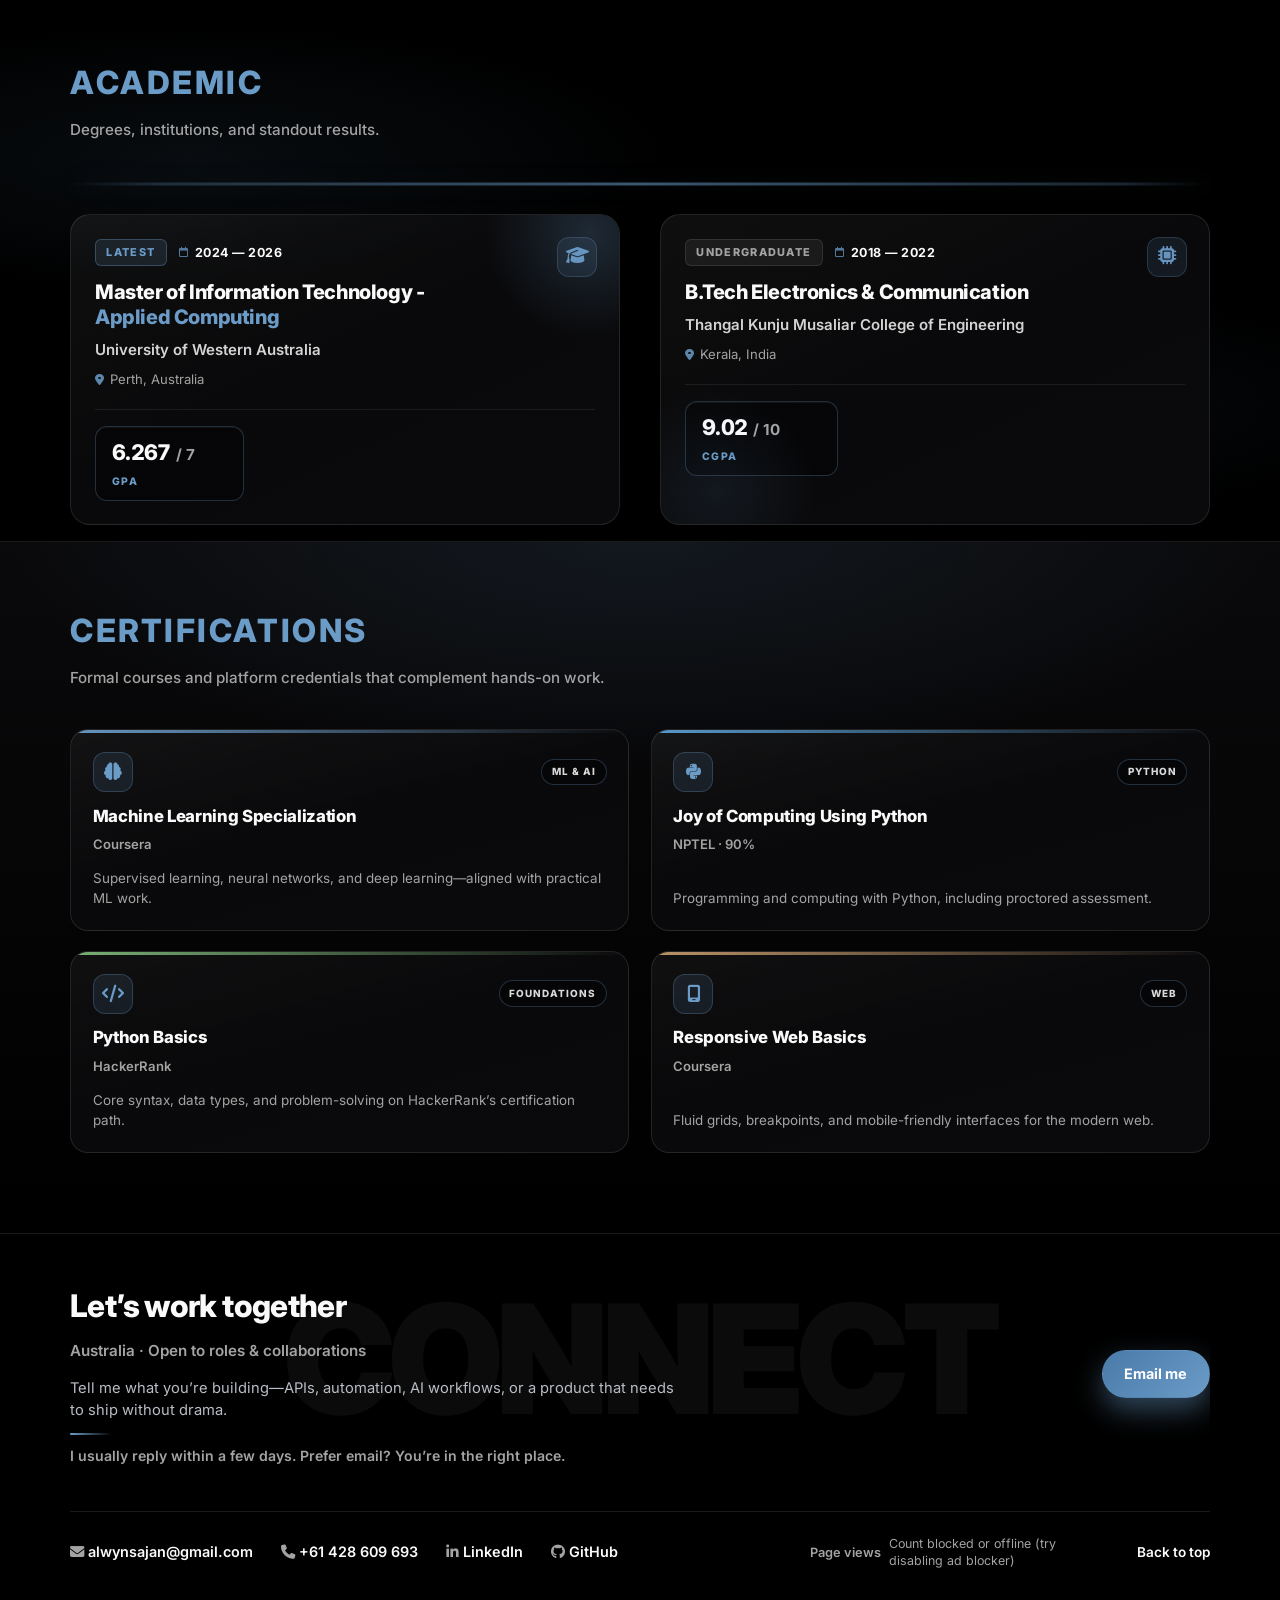
==== commit 39572a49: "Added Ada project, updated about and hero-floating-stat transparency" ====
--- a/index.html
+++ b/index.html
@@ -57,7 +57,7 @@
 
           <div class="hero-actions">
             <a class="btn btn-primary" href="#contact"><i class="fa-solid fa-arrow-up-right"></i> Hire me</a>
-            <a class="btn btn-outline" href="assets/resume/Alwyn_CV_2026.pdf" target="_blank" rel="noopener noreferrer"><i class="fa-solid fa-download"></i> Resume</a>
+            <a class="btn btn-outline" href="assets/resume/Alwyn_Sajan_CV_web.pdf" target="_blank" rel="noopener noreferrer"><i class="fa-solid fa-download"></i> Resume</a>
             <a class="btn btn-outline" href="#projects">View work</a>
           </div>
         </div>
@@ -78,7 +78,7 @@
                 <i class="fa-solid fa-code-branch"></i>
                 <div>
                   <strong>AI Full-stack</strong>
-                  <span>AI · Python · React · Cloud</span>
+                  <span>AI · Python · RAG · React · Cloud</span>
                 </div>
               </div>
             </div>
@@ -90,7 +90,7 @@
         <div class="stats-bar reveal">
           <div class="stat"><span class="stat-num" data-target="2">0</span><span class="stat-suffix">+</span><span class="stat-label">Years experience</span></div>
           <div class="stat-divider"></div>
-          <div class="stat"><span class="stat-num" data-target="7">0</span><span class="stat-suffix">+</span><span class="stat-label">Featured projects</span></div>
+          <div class="stat"><span class="stat-num" data-target="8">0</span><span class="stat-suffix">+</span><span class="stat-label">Featured projects</span></div>
           <div class="stat-divider"></div>
           <div class="stat"><span class="stat-num" data-target="2">0</span><span class="stat-label">Degrees</span></div>
         </div>
@@ -111,6 +111,7 @@
           <ul class="about-pillars">
             <li><span class="pillar-dot"></span> Backend &amp; APIs</li>
             <li><span class="pillar-dot"></span> AI / ML integration</li>
+            <li><span class="pillar-dot"></span> RAG &amp; agentic systems</li>
             <li><span class="pillar-dot"></span> Reliability &amp; maintainability</li>
           </ul>
         </div>
@@ -204,15 +205,21 @@
         <div class="projects-layout reveal">
           <article class="project-feature" id="project-detail" aria-live="polite" aria-atomic="true">
             <div class="project-detail-inner" id="project-detail-inner">
-              <span class="project-badge" id="project-badge">Flagship</span>
-              <h3 id="project-title">UWA Logistics Agent</h3>
-              <p id="project-desc">Multi-agent platform for room bookings, events, poster generation, notifications, and interest-based recommendations. Built with LangGraph for conditional routing and persistent memory, a React/Vite frontend, Dockerized deployment, MariaDB, and Google Calendar sync for production-ready workflows.</p>
-              <p class="project-tech" id="project-tech">Python · Django · React · Vite · LangGraph · LangChain · MariaDB · Docker · REST · Google Calendar API</p>
+              <span class="project-badge" id="project-badge">AI Systems</span>
+              <h3 id="project-title">Ada - AI News Discord Bot</h3>
+              <p id="project-desc">An intelligent Discord bot that automatically fetches, filters, summarizes, and answers questions about the latest AI news using Retrieval-Augmented Generation (RAG) and LangGraph-driven agentic workflows. It integrates RSS feeds, Hacker News, and Reddit, uses semantic embeddings with cosine similarity search, and supports scheduled and on-demand fetching through Discord commands.</p>
+              <p class="project-tech" id="project-tech">Python · Discord.py · LangGraph · LangChain · Sentence Transformers · Groq API · Scikit-learn · SQLite · BeautifulSoup4 · APScheduler </p>
             </div>
           </article>
           <div class="project-bubbles" role="list">
             <div class="project-bubble-wrap" role="listitem">
-              <button type="button" class="project-picker is-active" data-project="logistics" aria-pressed="true">
+              <button type="button" class="project-picker is-active" data-project="ada" aria-pressed="true">
+                <span class="picker-title">Ada - AI News Discord Bot</span>
+                <span class="picker-preview">Discord.py · RAG · LangGraph · agentic workflows</span>
+              </button>
+            </div>
+            <div class="project-bubble-wrap" role="listitem">
+              <button type="button" class="project-picker" data-project="logistics" aria-pressed="false">
                 <span class="picker-title">UWA Logistics Agent</span>
                 <span class="picker-preview">UWA AI Club · multi-agent · LangGraph</span>
               </button>
--- a/assets/css/styles.css
+++ b/assets/css/styles.css
@@ -390,10 +390,10 @@
   align-items: center;
   gap: 0.65rem;
   padding: 0.55rem 0.8rem 0.65rem !important;
-  background: rgba(10, 10, 12, 0.94);
-  border: 1px solid rgba(107, 156, 200, 0.35);
+  background: rgba(10, 10, 12, 0.70);
+  border: 1px solid rgba(107, 156, 200, 0.70);
   border-radius: 18px 18px 6px 18px;
-  backdrop-filter: blur(12px);
+  backdrop-filter: blur(1px);
   box-shadow: 0 12px 32px rgba(0, 0, 0, 0.45), 0 0 0 1px rgba(255, 255, 255, 0.04) inset;
 }
 
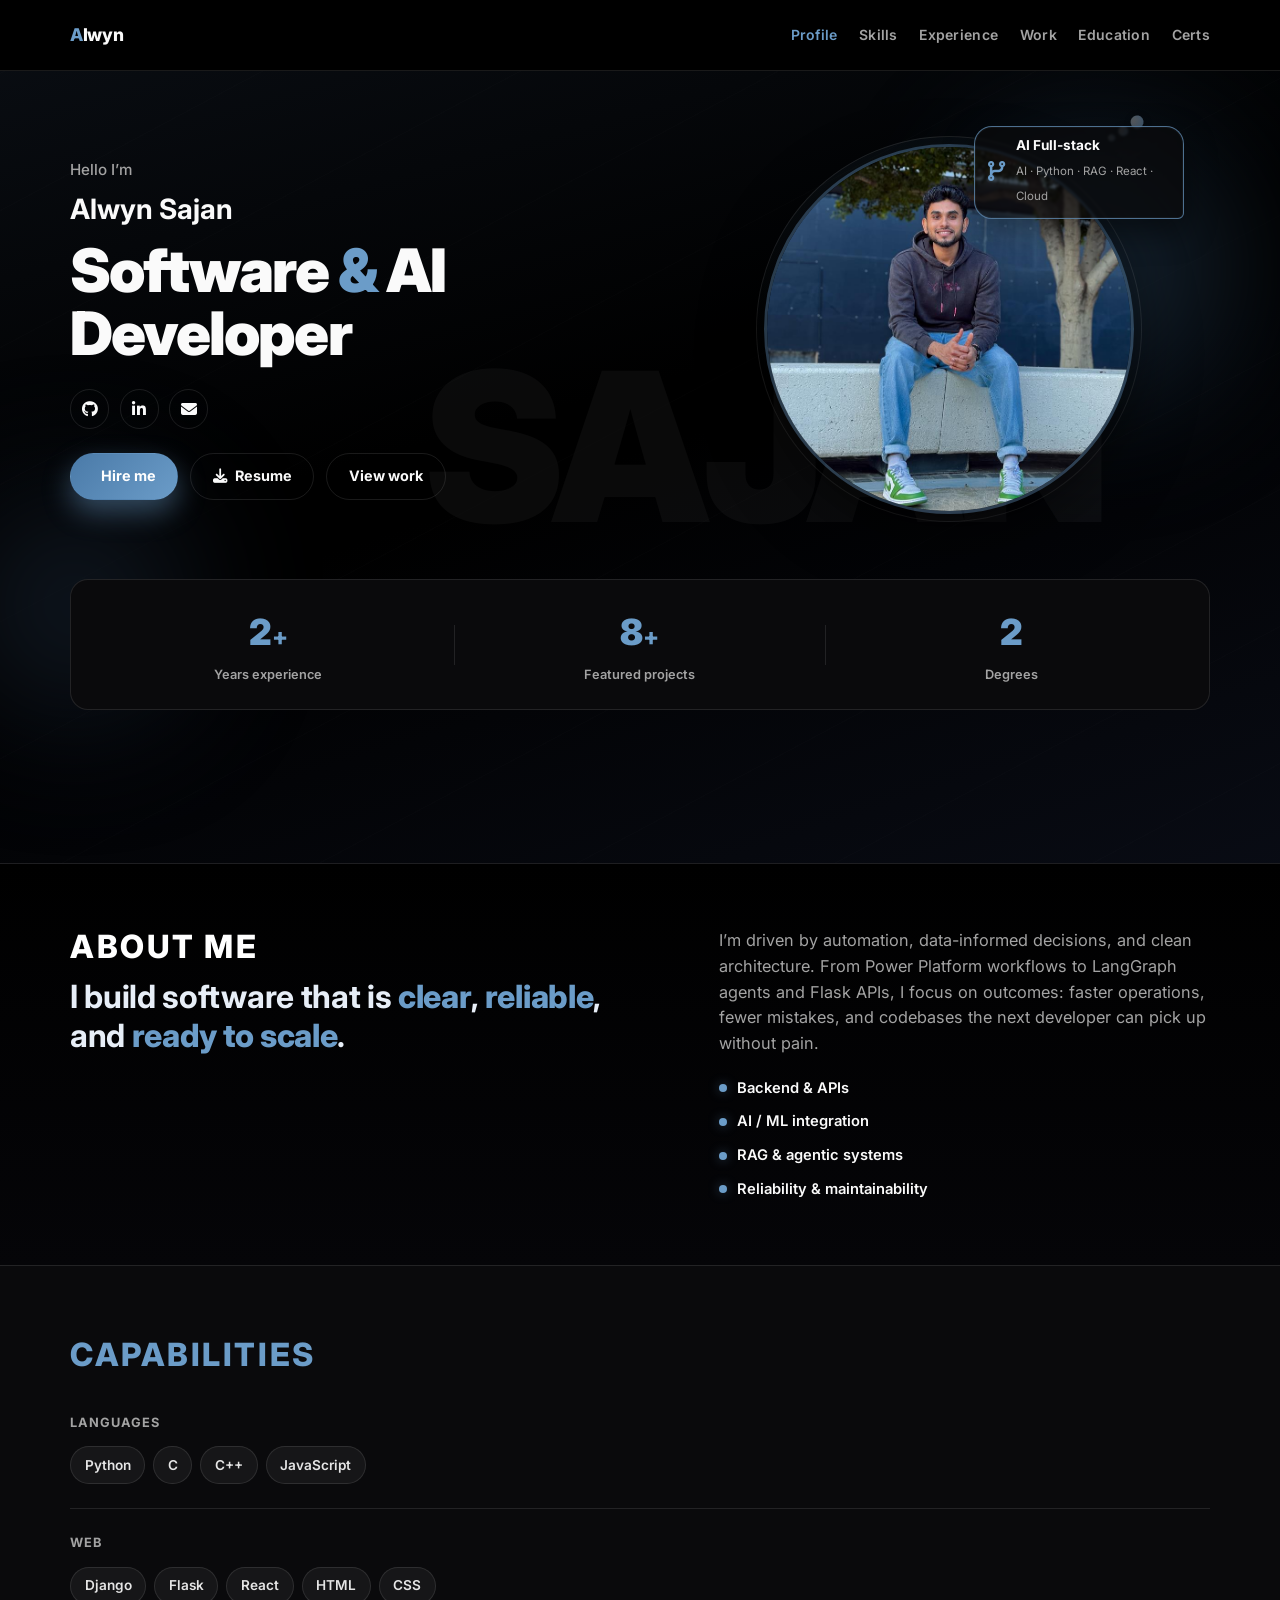
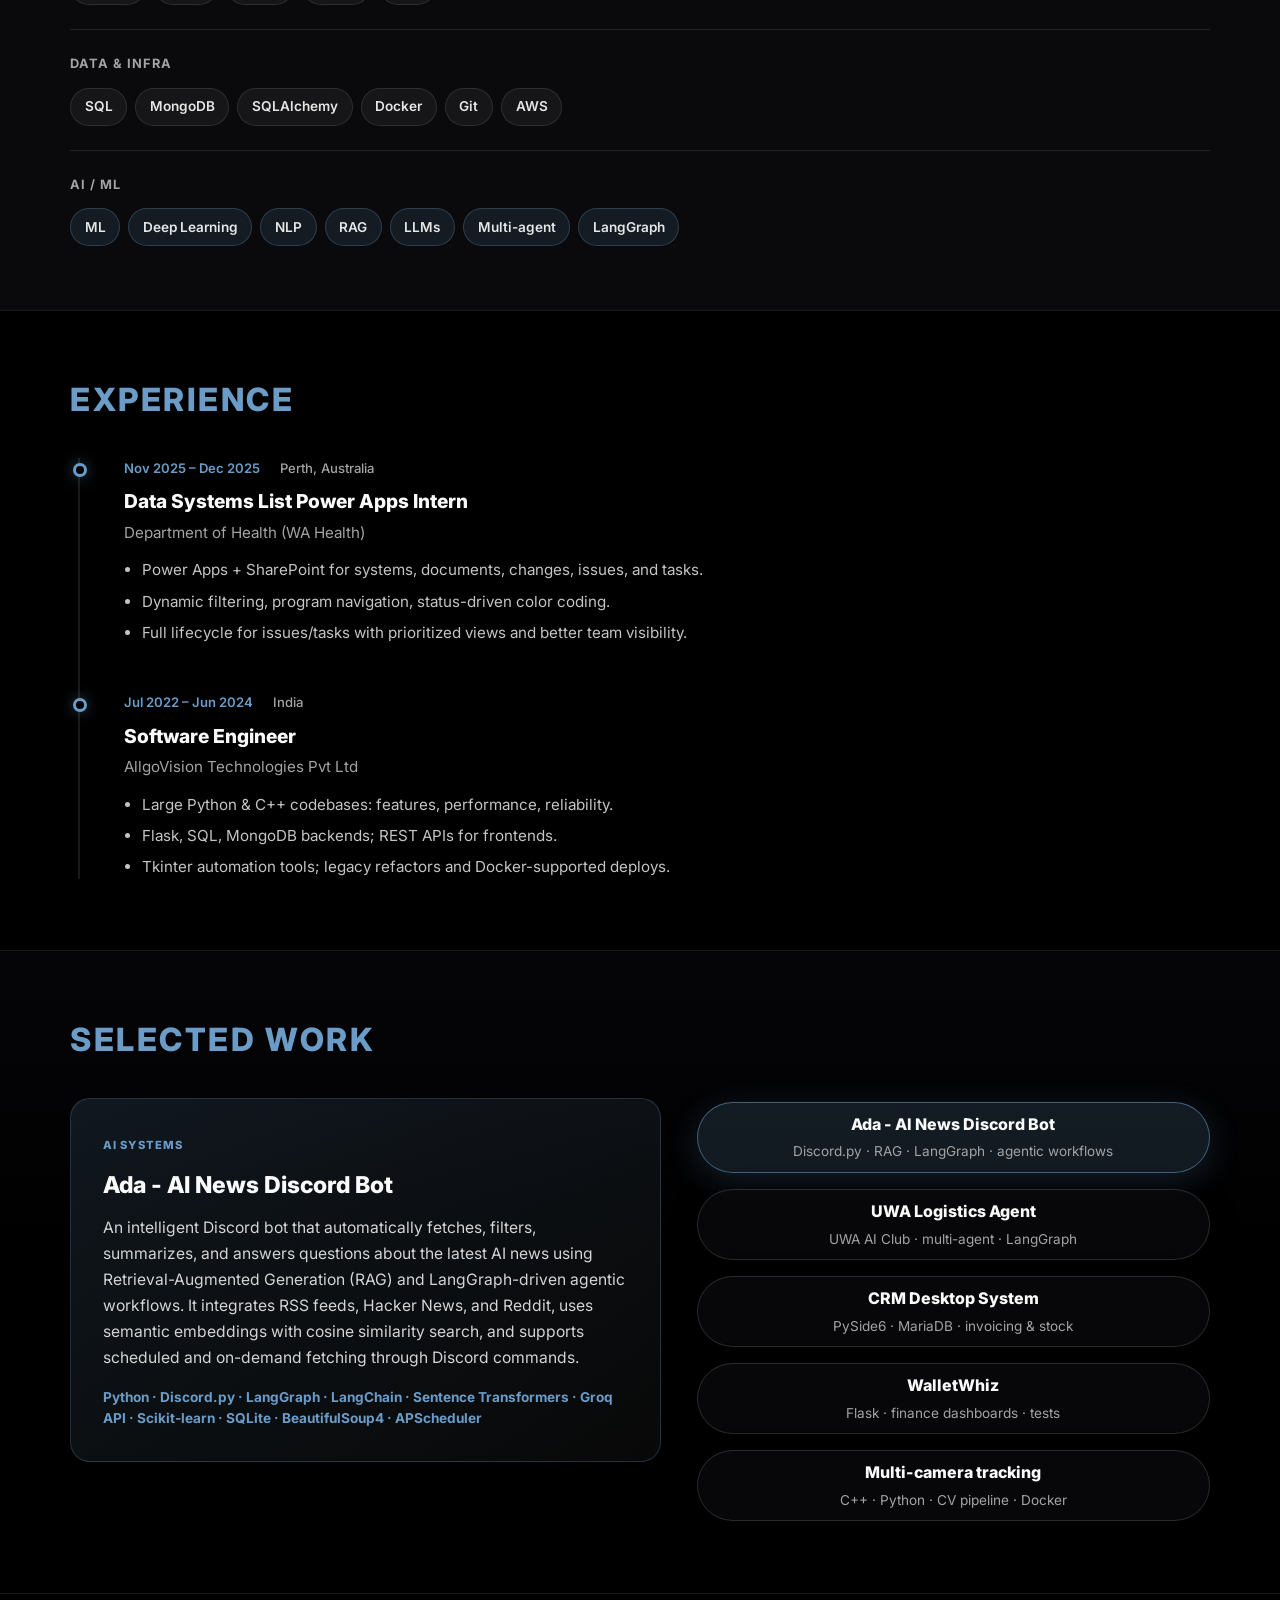
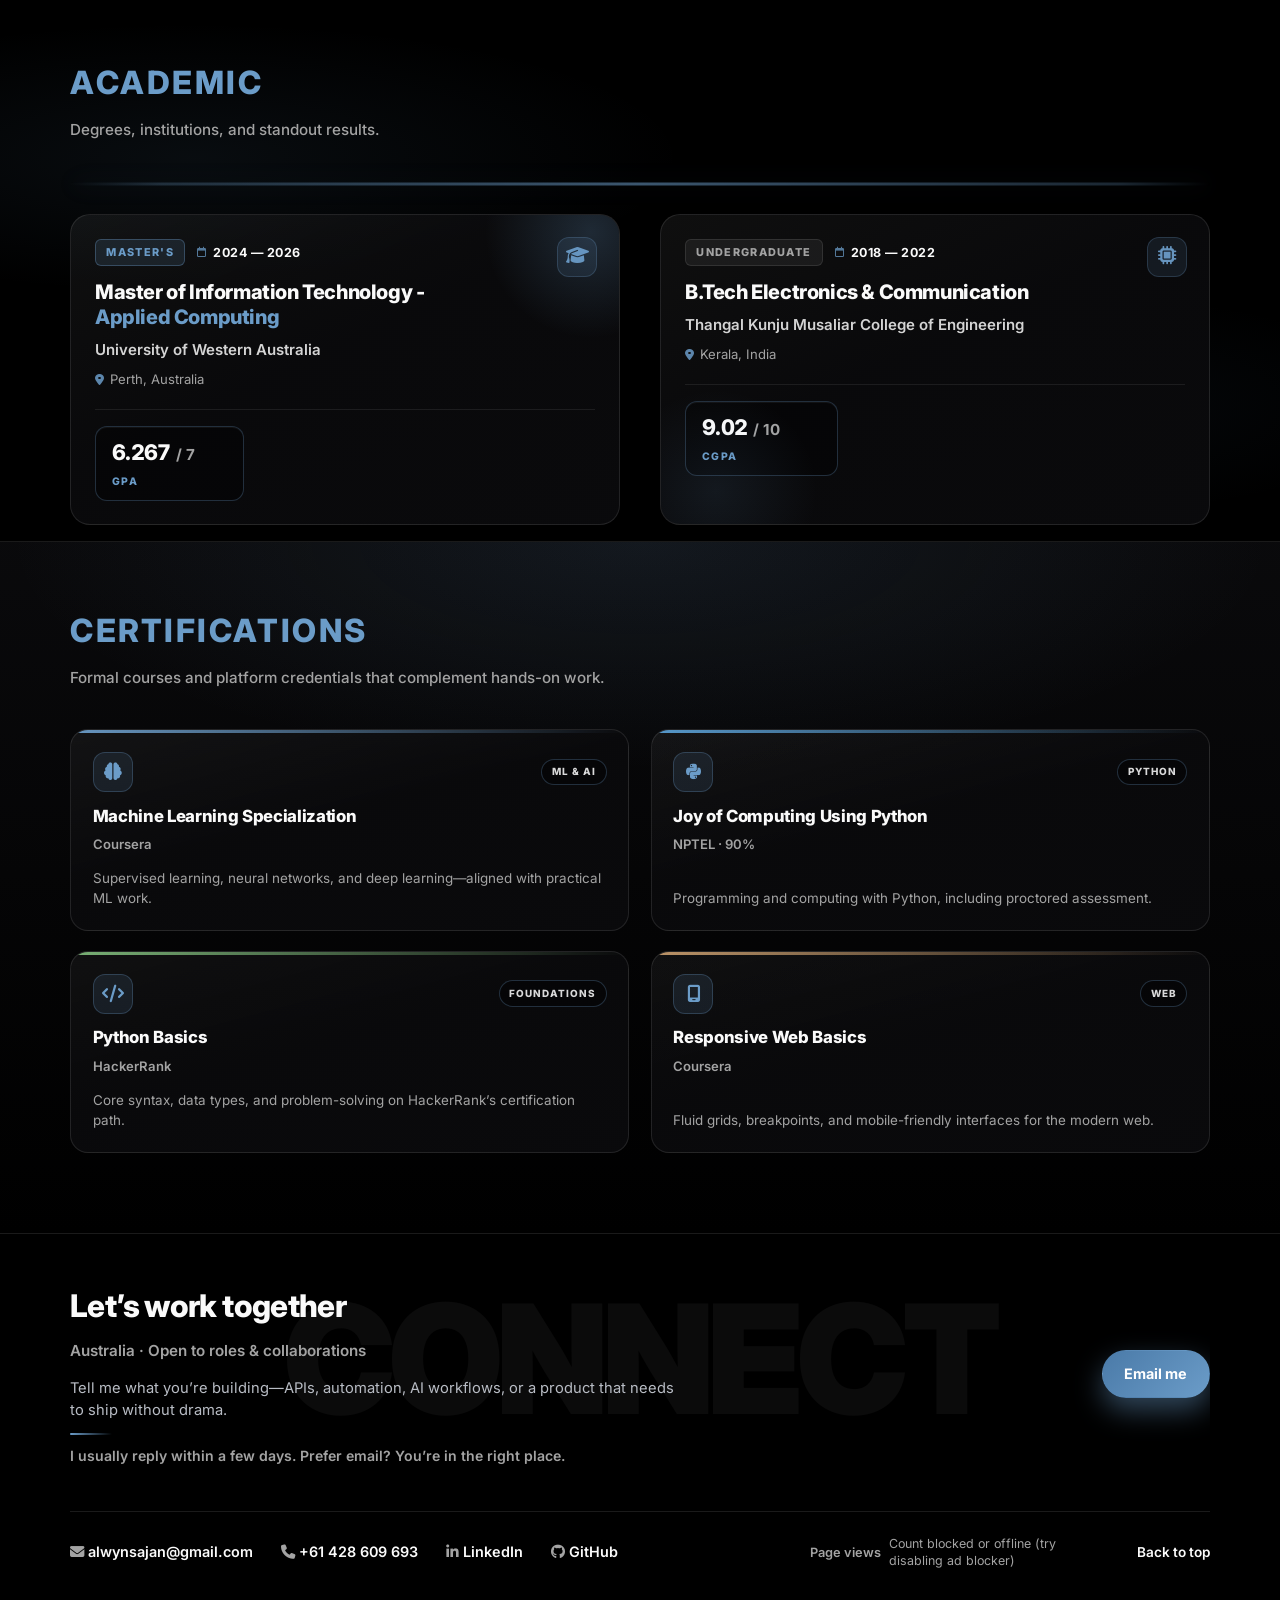
==== commit 549df228: "Updated masters cell name." ====
--- a/index.html
+++ b/index.html
@@ -266,7 +266,7 @@
             <div class="edu-panel-card">
               <div class="edu-panel-glow" aria-hidden="true"></div>
               <div class="edu-panel-head">
-                <span class="edu-badge edu-badge--current">Latest</span>
+                <span class="edu-badge edu-badge--current">Master's</span>
                 <span class="edu-year-pill"><i class="fa-regular fa-calendar"></i> 2024 — 2026</span>
               </div>
               <div class="edu-panel-icon" aria-hidden="true"><i class="fa-solid fa-graduation-cap"></i></div>
